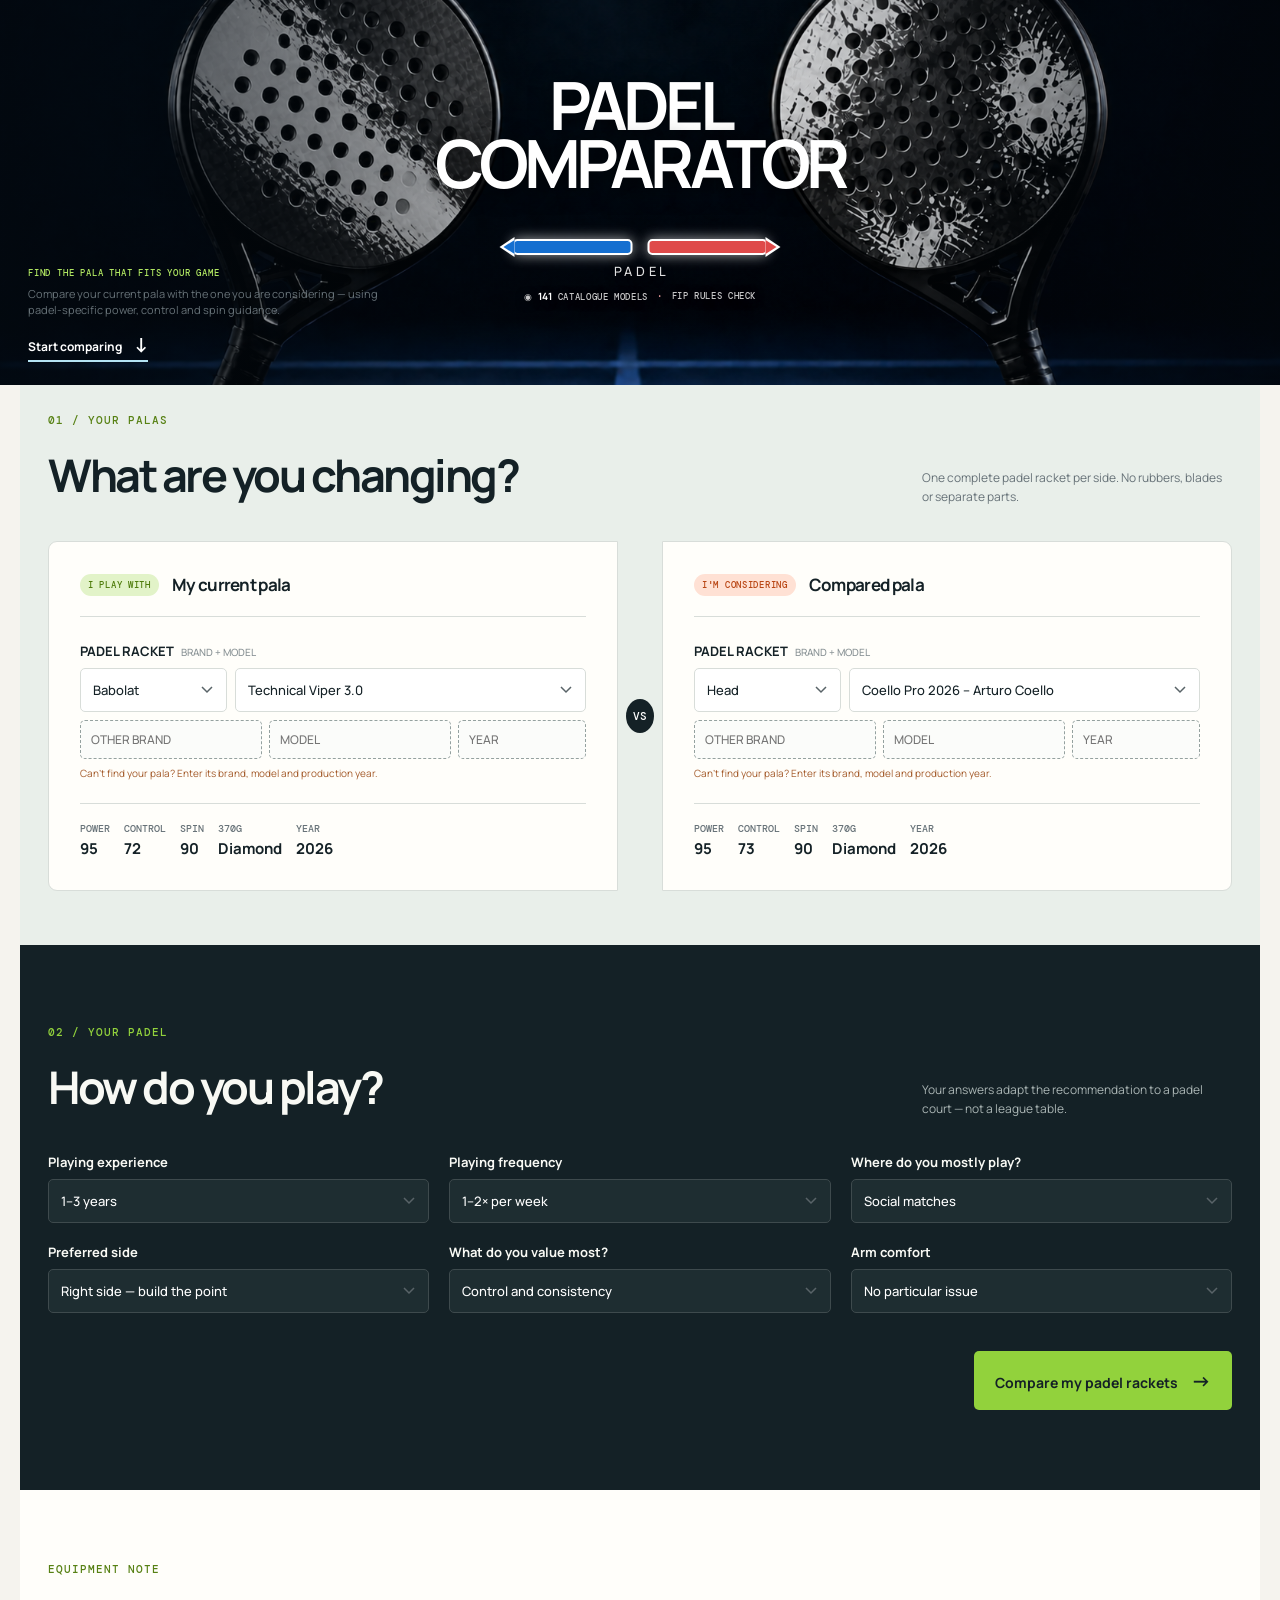
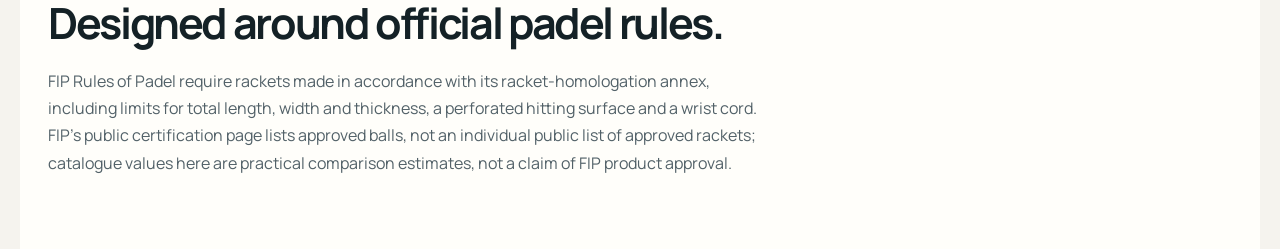
==== padel/index.html @ 7e4e1f79 "Add Siux padel 2026 catalogue" ====
<!doctype html>
<html lang="en">
  <head>
    <meta charset="UTF-8" />
    <meta name="viewport" content="width=device-width, initial-scale=1.0" />
    <link rel="icon" type="image/png" href="../assets/racket-comparator-favicon.png" />
    <meta name="description" content="Compare padel rackets by shape, balance, weight, control, power and spin." />
    <meta name="robots" content="index,follow,max-image-preview:large" />
    <link rel="canonical" href="https://racketcomparator.com/padel/" />
    <meta property="og:type" content="website" />
    <meta property="og:url" content="https://racketcomparator.com/padel/" />
    <meta property="og:title" content="PADEL RACKET COMPARATOR" />
    <meta property="og:description" content="Compare padel rackets by shape, balance, weight, control, power and spin." />
    <meta property="og:image" content="https://racketcomparator.com/assets/padel-rackets-hero-comparator-v4.png" />
    <meta property="og:image:alt" content="Two padel rackets for the Padel Racket Comparator" />
    <meta name="twitter:card" content="summary_large_image" />
    <meta name="twitter:title" content="PADEL RACKET COMPARATOR" />
    <meta name="twitter:description" content="Compare padel rackets by shape, balance, weight, control, power and spin." />
    <meta name="twitter:image" content="https://racketcomparator.com/assets/padel-rackets-hero-comparator-v4.png" />
    <title>PADEL RACKET COMPARATOR</title>
    <link rel="preconnect" href="https://fonts.googleapis.com" />
    <link rel="preconnect" href="https://fonts.gstatic.com" crossorigin />
    <link href="https://fonts.googleapis.com/css2?family=DM+Mono:wght@400;500&family=Manrope:wght@400;500;600;700;800&display=swap" rel="stylesheet" />
    <link rel="stylesheet" href="../styles.css?v=20260825-padel-launch" />
    <link rel="stylesheet" href="padel.css?v=20260825-padel-preview" />
  </head>
  <body>
    <header class="site-header">
      <a class="brand" href="../" aria-label="Racket Comparator home"><span class="brand-mark"><i></i><i></i><i></i></span><span>RACKET COMPARATOR</span></a>
      <p class="header-note">PADEL RACKET COMPARATOR</p>
    </header>
    <main>
      <section class="hero padel-hero">
        <h1 class="hero-title">PADEL<br />COMPARATOR</h1>
        <div class="hero-arrow" aria-hidden="true"><i class="arrow-left"></i><i class="arrow-right"></i></div>
        <p class="hero-sport">PADEL</p>
        <p class="hero-proof"><span>◉ <b>141</b> CATALOGUE MODELS</span><i>·</i><span>FIP RULES CHECK</span></p>
        <div class="hero-content"><p class="eyebrow">FIND THE PALA THAT FITS YOUR GAME</p><p class="hero-copy">Compare your current pala with the one you are considering — using padel-specific power, control and spin guidance.</p><a class="scroll-cta" href="#comparator">Start comparing <span>↓</span></a></div>
      </section>

      <section class="comparator-section" id="comparator">
        <div class="section-heading compact"><div><p class="eyebrow">01 / YOUR PALAS</p><h2>What are you changing?</h2></div><p>One complete padel racket per side. No rubbers, blades or separate parts.</p></div>
        <div class="setup-grid">
          <article class="setup-card current"><div class="card-title"><span class="tag">I PLAY WITH</span><h3>My current pala</h3></div><div class="form-row"><label for="current-racket-brand"><b>PADEL RACKET</b><span> BRAND + MODEL</span></label><div class="product-picker"><select id="current-racket-brand" data-side="current" aria-label="Current racket brand"></select><select id="current-racket" data-side="current" aria-label="Current racket model"></select></div><div class="other-product hidden" id="current-other"><input id="current-other-brand" placeholder="OTHER BRAND" /><input id="current-other-model" placeholder="MODEL" /><input id="current-other-year" type="number" min="1950" max="2026" placeholder="YEAR" /><small>Can't find your pala? Enter its brand, model and production year.</small></div></div><div class="setup-stats" id="current-stats"></div></article>
          <div class="vs-divider" aria-hidden="true"><span>VS</span></div>
          <article class="setup-card target"><div class="card-title"><span class="tag orange">I'M CONSIDERING</span><h3>Compared pala</h3></div><div class="form-row"><label for="target-racket-brand"><b>PADEL RACKET</b><span> BRAND + MODEL</span></label><div class="product-picker"><select id="target-racket-brand" data-side="target" aria-label="Compared racket brand"></select><select id="target-racket" data-side="target" aria-label="Compared racket model"></select></div><div class="other-product hidden" id="target-other"><input id="target-other-brand" placeholder="OTHER BRAND" /><input id="target-other-model" placeholder="MODEL" /><input id="target-other-year" type="number" min="1950" max="2026" placeholder="YEAR" /><small>Can't find your pala? Enter its brand, model and production year.</small></div></div><div class="setup-stats" id="target-stats"></div></article>
        </div>
      </section>

      <section class="profile-section">
        <div class="section-heading compact"><div><p class="eyebrow">02 / YOUR PADEL</p><h2>How do you play?</h2></div><p>Your answers adapt the recommendation to a padel court — not a league table.</p></div>
        <div class="profile-form">
          <label><span>Playing experience</span><select id="experience"><option value="new">Less than 1 year</option><option value="developing" selected>1–3 years</option><option value="regular">3–6 years</option><option value="advanced">6+ years</option></select></label>
          <label><span>Playing frequency</span><select id="frequency"><option value="casual">A few times a month</option><option value="weekly" selected>1–2× per week</option><option value="often">3–4× per week</option><option value="competitive">5×+ per week</option></select></label>
          <label><span>Where do you mostly play?</span><select id="competition"><option value="social" selected>Social matches</option><option value="club">Club ladder / league</option><option value="tournaments">Tournaments</option></select></label>
          <label><span>Preferred side</span><select id="side"><option value="right" selected>Right side — build the point</option><option value="left">Left side — finish the point</option><option value="both">Both sides equally</option></select></label>
          <label><span>What do you value most?</span><select id="priority"><option value="control" selected>Control and consistency</option><option value="balance">Balanced all-round play</option><option value="power">Power and overheads</option></select></label>
          <label><span>Arm comfort</span><select id="comfort"><option value="normal" selected>No particular issue</option><option value="important">Important — I prefer a forgiving feel</option></select></label>
        </div>
        <button class="primary-button" id="compare-button" type="button">Compare my padel rackets <span>→</span></button>
      </section>

      <section class="results hidden" id="results" aria-live="polite"></section>
      <section class="padel-rules-note"><p class="eyebrow">EQUIPMENT NOTE</p><h2>Designed around official padel rules.</h2><p>FIP Rules of Padel require rackets made in accordance with its racket-homologation annex, including limits for total length, width and thickness, a perforated hitting surface and a wrist cord. FIP's public certification page lists approved balls, not an individual public list of approved rackets; catalogue values here are practical comparison estimates, not a claim of FIP product approval.</p></section>
    </main>
    <footer><span class="footer-copy">RACKET COMPARATOR • PADEL • Catalogue specifications are indicative; verified manufacturer data is added continuously. • 2026</span><a class="footer-blog-link" href="../">All sports</a></footer>
    <script src="padel.js?v=20260826-siux-2026"></script>
  </body>
</html>
---- styles.css ----
:root { --ink:#142126; --muted:#677278; --paper:#f5f3ee; --card:#fffefa; --line:#d8ddd9; --green:#92d23c; --orange:#ff7b42; --blue:#b4e4f5; --rubber-fh:#d82727; --rubber-bh:#142126; }
* { box-sizing:border-box; }
html { scroll-behavior:smooth; }
body { margin:0; color:var(--ink); background:var(--paper); font-family:Manrope,Arial,sans-serif; }
.site-header { height:78px; display:flex; align-items:center; justify-content:space-between; max-width:1240px; margin:auto; padding:0 28px; border-bottom:1px solid rgba(20,33,38,.08); }
.brand { display:flex; align-items:center; gap:11px; color:var(--ink); text-decoration:none; font-size:20px; font-weight:800; letter-spacing:-.8px; }.brand-mark { display:flex; gap:3px; align-items:end; height:24px; }.brand-mark i { display:block; width:5px; border-radius:5px; background:var(--green); }.brand-mark i:nth-child(1){height:10px}.brand-mark i:nth-child(2){height:17px}.brand-mark i:nth-child(3){height:24px}
.header-note,.section-heading>p { font-size:12px; color:var(--muted); }.hero { isolation:isolate; position:relative; overflow:hidden; max-width:1240px; min-height:620px; margin:auto; padding:105px 28px; background:#06111d url('assets/table-tennis-rackets-hero.png?v=20260803-clean-gloss') center/cover no-repeat; color:white; }.hero:before { content:""; position:absolute; z-index:-1; inset:0; background:linear-gradient(90deg,rgba(3,11,19,.88) 0%,rgba(3,11,19,.54) 46%,rgba(3,11,19,.08) 100%); }.hero-content{max-width:590px}.hero .eyebrow{color:#b1e762}.hero h1{color:#fff}.hero h1 em{color:#b4e4f5}.hero-copy{color:#d0d8df}.hero-setups{display:flex;align-items:center;flex-wrap:wrap;gap:8px;margin:34px 0 28px;color:#e2e9ef;font-size:11px}.hero-setups b{font-size:12px}.blue-dot,.red-dot{width:8px;height:8px;border-radius:50%;display:inline-block}.blue-dot{background:#4bafff;box-shadow:0 0 9px #4bafff}.red-dot{background:#ff4c4c;box-shadow:0 0 9px #ff4c4c}.hero-vs{margin:0 8px;color:#aebac6;font-size:17px}.hero .scroll-cta{color:#fff;border-color:#b4e4f5}
.eyebrow { color:#578114; font-family:"DM Mono",monospace; font-size:11px; letter-spacing:.09em; font-weight:500; margin:0 0 17px; }.hero h1 { font-size:clamp(45px,6vw,78px); letter-spacing:-.065em; line-height:1.02; margin:0; max-width:850px; }.hero h1 em { color:#56830f; font-style:normal; }.hero-copy { max-width:480px; color:var(--muted); line-height:1.65; margin:28px 0; }.scroll-cta { color:var(--ink); font-weight:700; text-decoration:none; border-bottom:2px solid var(--green); padding-bottom:5px; }.scroll-cta span,.primary-button span { margin-left:10px; font-size:20px; }
.comparator-section,.profile-section,.results { max-width:1240px; margin:0 auto; padding:80px 28px; }.comparator-section { background:#e9efea; }.section-heading { display:flex; justify-content:space-between; align-items:end; gap:30px; margin-bottom:35px; }.section-heading h2,.result-intro h2 { font-size:clamp(29px,4vw,45px); letter-spacing:-.055em; margin:0; }.section-heading>p { width:310px; line-height:1.6; margin:0; }.setup-grid { display:grid; grid-template-columns:1fr 44px 1fr; align-items:stretch; }.setup-card { padding:31px; background:var(--card); border:1px solid var(--line); }.setup-card.current { border-radius:9px 0 0 9px; }.setup-card.target { border-radius:0 9px 9px 0; }.vs-divider { display:flex; align-items:center; justify-content:center; z-index:1; }.vs-divider span { border-radius:50%; background:var(--ink); color:white; font:500 11px "DM Mono"; padding:10px 7px; }.card-title { display:flex; gap:13px; align-items:center; border-bottom:1px solid var(--line); padding-bottom:20px; margin-bottom:7px; }.card-title h3 { margin:0; font-size:17px; letter-spacing:-.04em; }.tag { color:#4e7c0b; background:#e2f3c8; border-radius:20px; padding:5px 8px; font:500 9px "DM Mono"; letter-spacing:.08em; }.tag.orange { color:#b94614; background:#ffe1d4; }.form-row { padding:18px 0 0; }.form-row label,.profile-form label { display:block; font-size:13px; font-weight:700; }.form-row label span { color:#899295; font-size:10px; font-weight:500; margin-left:5px; } select { display:block; appearance:none; width:100%; border:1px solid var(--line); border-radius:5px; margin-top:8px; padding:12px 36px 12px 12px; background:white url("data:image/svg+xml,%3Csvg xmlns='http://www.w3.org/2000/svg' width='12' height='8'%3E%3Cpath d='m1 1 5 5 5-5' fill='none' stroke='%23596368' stroke-width='1.5'/%3E%3C/svg%3E") no-repeat right 13px center; color:var(--ink); font:500 13px Manrope; cursor:pointer; }.setup-stats { display:flex; gap:14px; border-top:1px solid var(--line); margin-top:23px; padding-top:18px; }.mini-stat { font:500 10px "DM Mono"; color:var(--muted); }.mini-stat b { display:block; color:var(--ink); font:700 15px Manrope; margin-top:3px; }
.profile-section { background:var(--ink); color:#f8f9f4; }.profile-section .eyebrow { color:var(--green); }.profile-section .section-heading>p { color:#aab5b4; }.profile-form { display:grid; grid-template-columns:repeat(3,1fr); gap:20px; }.profile-form select { border-color:#3e4a4d; background-color:#1e2d31; color:white; }.primary-button { display:block; margin:38px 0 0 auto; padding:16px 21px; border:0; border-radius:5px; color:var(--ink); background:var(--green); font:700 14px Manrope; cursor:pointer; transition:transform .2s,background .2s; }.primary-button:hover { transform:translateY(-2px); background:#a6e450; }
.results { background:#f8f7f2; }.hidden { display:none; }.result-intro { max-width:720px; }.result-intro>p:not(.eyebrow) { color:var(--muted); line-height:1.7; max-width:610px; }.compatibility-card { display:flex; align-items:center; gap:26px; margin:42px 0 24px; padding:25px; border-radius:8px; background:#e4f0d1; }.score-ring { width:82px; height:82px; flex:0 0 82px; border-radius:50%; display:flex; align-items:baseline; justify-content:center; padding-top:27px; background:conic-gradient(#5e9714 calc(var(--score) * 1%), #cedac1 0); position:relative; font-size:24px; font-weight:800; letter-spacing:-.07em; }.score-ring:before { content:""; position:absolute; inset:7px; border-radius:50%; background:#e4f0d1; }.score-ring span,.score-ring small { position:relative; z-index:1; }.score-ring small { font-size:10px; letter-spacing:0; }.compatibility-card h3 { margin:0 0 5px; letter-spacing:-.04em; }.compatibility-card p:not(.eyebrow) { margin:0; color:#4e5c4c; font-size:13px; }.comparison-details { display:grid; grid-template-columns:1.2fr .8fr; gap:24px; }.performance-card,.advice-card { border:1px solid var(--line); border-radius:8px; padding:28px; background:var(--card); }.performance-card h3,.advice-card h3 { margin:0 0 20px; letter-spacing:-.04em; }.metric { display:grid; grid-template-columns:115px 1fr 78px; align-items:center; gap:12px; padding:12px 0; border-top:1px solid #e8ece8; font-size:13px; }.bar { height:7px; overflow:hidden; border-radius:10px; background:#e8ece7; }.bar i { display:block; height:100%; border-radius:10px; background:var(--green); }.delta { text-align:right; color:#557c18; font:500 11px "DM Mono"; }.delta.negative { color:#be562d; }.advice-card { color:#f7f9f6; background:#23434a; border:0; }.advice-card p { color:#d3e1df; line-height:1.65; font-size:14px; }.advice-icon { display:grid; place-items:center; width:33px; height:33px; margin-bottom:18px; border-radius:50%; color:var(--ink); background:var(--blue); font-size:19px; }.advice-card .disclaimer { margin-top:25px; padding-top:15px; border-top:1px solid rgba(255,255,255,.15); color:#9eb2b2; font-size:10px; } footer { max-width:1240px; margin:auto; padding:28px; color:var(--muted); font-size:11px; text-align:center; } footer span { color:var(--green); padding:0 8px; }
@media(max-width:700px){.site-header{padding:0 18px}.header-note{display:none}.hero{padding:70px 20px}.comparator-section,.profile-section,.results{padding:55px 20px}.section-heading{display:block}.section-heading>p{width:auto;margin-top:15px}.setup-grid{grid-template-columns:1fr;gap:0}.setup-card.current,.setup-card.target{border-radius:8px}.vs-divider{height:36px}.vs-divider span{padding:8px 6px}.profile-form{grid-template-columns:1fr}.primary-button{width:100%;margin-top:28px}.comparison-details{grid-template-columns:1fr}.metric{grid-template-columns:90px 1fr 65px}.compatibility-card{align-items:flex-start;padding:18px;gap:16px}.compact{margin-bottom:25px}}

.form-row.rubber-fh,.form-row.rubber-bh,.form-row.blade-frame{margin-top:6px;padding:12px 12px 4px;border-radius:6px}.form-row.rubber-fh{background:rgba(216,39,39,.14);border-left:3px solid rgba(216,39,39,.78)}.form-row.rubber-bh{background:rgba(20,33,38,.13);border-left:3px solid rgba(20,33,38,.72)}.form-row.blade-frame{background:#f3f5f1;border-left:3px solid #c8d2c5}.form-row.rubber-fh>label::before,.form-row.rubber-bh>label::before{content:"";display:inline-block;width:8px;height:8px;border-radius:50%;margin-right:7px;vertical-align:middle;position:relative;top:-1px}.form-row.rubber-fh>label::before{background:var(--rubber-fh);box-shadow:0 0 9px rgba(216,39,39,.65)}.form-row.rubber-bh>label::before{background:var(--rubber-bh);box-shadow:0 0 8px rgba(20,33,38,.55)}.form-row.rubber-fh select{border-color:rgba(216,39,39,.42)}.form-row.rubber-bh select{border-color:rgba(20,33,38,.36)}.form-row.rubber-fh .other-product input{border-color:rgba(216,39,39,.5)}.form-row.rubber-bh .other-product input{border-color:rgba(20,33,38,.44)}

.product-picker{display:grid;grid-template-columns:.42fr 1fr;gap:8px}.product-picker select{min-width:0}
.product-picker.blade-picker{grid-template-columns:.30fr 1fr .28fr;align-items:end}.product-picker.blade-picker .blade-year-select{margin-top:8px;padding:12px 36px 12px 12px;font:500 13px Manrope}
.product-picker.rubber-picker{grid-template-columns:.30fr 1fr .28fr}
.product-picker .thickness-input{display:block;width:100%;border:1px solid var(--line);border-radius:5px;margin-top:8px;padding:12px;color:var(--ink);font:500 13px Manrope;background:#fff}
@media(max-width:700px){.brand{font-size:15px}.hero{min-height:620px;background-position:60% center}.hero:before{background:linear-gradient(90deg,rgba(3,11,19,.9),rgba(3,11,19,.35))}.product-picker{grid-template-columns:1fr}}

.language-switcher{display:inline-flex;align-items:center;gap:5px;margin-left:16px;border:1px solid #aab5b4;border-radius:4px;background:transparent;color:var(--ink);padding:5px 7px;font:700 10px "DM Mono"}.language-label{margin-right:2px;font-size:9px;letter-spacing:.08em}.language-flag{display:grid;place-items:center;width:23px;height:22px;border:0;border-radius:3px;background:transparent;padding:0;font-size:15px;line-height:1;cursor:pointer;opacity:.62;filter:saturate(.75);transition:opacity .16s ease,background .16s ease,filter .16s ease}.language-flag:hover,.language-flag[aria-pressed="true"]{background:rgba(255,255,255,.17);opacity:1;filter:saturate(1)}.other-product{display:grid;grid-template-columns:1fr 1fr;gap:7px;margin-top:8px}.other-product-blade{grid-template-columns:1fr 1fr .62fr}.other-product input{min-width:0;width:100%;border:1px dashed #94a19f;border-radius:5px;padding:10px;background:#fbfcfa;color:var(--ink);font:500 12px Manrope}.other-product small{grid-column:1/-1;color:#a45b2b;font-size:10px}.hero{max-width:none}
.analytics-consent{position:fixed;z-index:20;right:18px;bottom:18px;display:flex;align-items:center;gap:18px;max-width:540px;padding:13px 14px;border:1px solid #b9c5c0;border-radius:7px;background:#fffefa;box-shadow:0 12px 36px rgba(3,16,22,.18);color:var(--ink)}.analytics-consent[hidden]{display:none}.analytics-consent p{margin:0;font-size:11px;line-height:1.45}.analytics-consent div{display:flex;gap:7px;flex:none}.analytics-consent button{border:1px solid #9faaa7;border-radius:4px;background:#fff;padding:8px 10px;color:var(--ink);font:700 11px Manrope;cursor:pointer}.analytics-consent #analytics-accept{border-color:var(--ink);background:var(--ink);color:#fff}

.site-header{display:none}.hero{min-height:410px}.hero-language{position:absolute;z-index:4;right:28px;top:24px;color:#fff;border-color:rgba(255,255,255,.65)}
.comparator-section{padding-top:28px;padding-bottom:54px}
.feedback-section{max-width:1240px;margin:0 auto;padding:76px 28px;display:grid;grid-template-columns:1fr 1fr;gap:80px;background:#f5f3ee}.feedback-copy h2{margin:0 0 18px;font-size:clamp(29px,3.5vw,43px);line-height:1.05;letter-spacing:-.055em}.feedback-copy>p:not(.eyebrow){max-width:430px;color:var(--muted);font-size:14px;line-height:1.7}.feedback-form{display:grid;grid-template-columns:1fr 1fr;gap:16px;padding:25px;background:#fffefa;border:1px solid var(--line);border-radius:9px}.feedback-form label{font-size:12px;font-weight:700}.feedback-form label span{font-size:10px;font-weight:500;color:var(--muted)}.feedback-form select,.feedback-form input,.feedback-form textarea{display:block;width:100%;margin-top:7px;border:1px solid var(--line);border-radius:5px;background:#fff;padding:11px;color:var(--ink);font:500 13px Manrope}.feedback-form textarea{min-height:112px;resize:vertical}.feedback-form label:nth-of-type(3){grid-column:1/-1}.feedback-button{justify-self:start;border:0;border-radius:5px;padding:13px 17px;background:var(--ink);color:#fff;font:700 13px Manrope;cursor:pointer}.feedback-button span{margin-left:8px;font-size:17px}.feedback-status{grid-column:1/-1;margin:0;color:#56830f;font-size:12px;font-weight:700}.feedback-status:empty{display:none}
.comparison-details{display:block}.brief-result{padding:30px;border:1px solid var(--line);border-radius:9px;background:#fffefa}.brief-rubber{margin:0 0 22px;color:var(--muted);font-size:13px}.brief-table{width:100%;border-collapse:collapse;font-size:13px}.brief-table th,.brief-table td{padding:11px 10px;border-bottom:1px solid #e5eae5;text-align:right}.brief-table th:first-child,.brief-table td:first-child{text-align:left}.brief-table th{font-size:11px;color:var(--muted);font-weight:700}.brief-grid{display:grid;grid-template-columns:1fr 1fr;gap:0 36px;margin-top:24px}.brief-grid section{padding:17px 0;border-top:1px solid #e5eae5}.brief-grid h3,.brief-takeaway h3{margin:0 0 7px;font-size:15px;letter-spacing:-.03em}.brief-grid p,.brief-takeaway li{margin:0;color:#526168;font-size:13px;line-height:1.6}.brief-takeaway{margin-top:8px;padding:18px;background:#e9f2da;border-radius:6px}.brief-takeaway ul{margin:8px 0 0;padding-left:18px}.brief-method{margin:18px 0 0;color:#8a9596;font-size:10px;line-height:1.5}
.long-analysis{margin-top:34px;padding:34px;border-radius:9px;background:#183137;color:#eef4f1}.long-analysis h2{margin:0 0 16px;color:#b8e66f;font-size:18px;letter-spacing:.04em}.long-lead{max-width:830px;margin:0 0 26px;color:#d6e3df;line-height:1.7;font-size:14px}.long-analysis-grid{display:grid;grid-template-columns:1fr 1fr;gap:0 38px}.long-analysis-grid article{padding:19px 0;border-top:1px solid rgba(255,255,255,.14)}.long-analysis-grid h3{margin:0 0 8px;font-size:15px;letter-spacing:-.02em}.long-analysis-grid p{margin:0;color:#c8d6d3;font-size:13px;line-height:1.7}
.validation-audit{margin:0 0 26px;padding:20px;border:1px solid #efc4be;border-left:5px solid var(--red);border-radius:7px;background:#fff8f6}.validation-heading{display:flex;align-items:center;justify-content:space-between;gap:18px;margin-bottom:14px}.validation-heading span{color:var(--red);font-size:10px;font-weight:800;letter-spacing:.08em}.validation-heading h3{margin:4px 0 0;font-size:17px}.validation-heading>b{display:grid;place-items:center;min-width:48px;height:48px;border-radius:50%;background:var(--red);color:#fff;font-size:14px}.validation-grid{display:grid;grid-template-columns:1fr 1fr;gap:8px 24px}.validation-grid article{padding:11px 0;border-top:1px solid #eadbd7}.validation-grid h4{margin:0 0 5px;font-size:12px}.validation-grid p,.review-check{margin:0;color:#596569;font-size:11px;line-height:1.55}.review-check{margin-top:10px;padding:12px;border-radius:5px;background:#f1eee8}.short-result-title{margin:0 0 12px;font-size:16px;letter-spacing:.05em}
@media(max-width:700px){.feedback-section{grid-template-columns:1fr;gap:28px;padding:55px 20px}.feedback-form{grid-template-columns:1fr}.feedback-form label:nth-of-type(3){grid-column:auto}}
@media(max-width:700px){.brief-result{padding:18px}.brief-table{font-size:11px}.brief-table th,.brief-table td{padding:9px 5px}.brief-grid{grid-template-columns:1fr}}
@media(max-width:700px){.validation-grid{grid-template-columns:1fr}.validation-heading h3{font-size:15px}}
@media(max-width:700px){.long-analysis{padding:22px}.long-analysis-grid{grid-template-columns:1fr}}

/* Compact hero: the comparison form begins within the first screen. */
.hero{min-height:385px;padding:46px 28px;background-position:center}.hero:before{background:linear-gradient(90deg,rgba(3,11,19,.54),rgba(3,11,19,.04) 47%,rgba(3,11,19,.54))}.hero-title{position:absolute;z-index:2;top:35%;left:50%;transform:translate(-50%,-50%);margin:0;text-align:center;color:#fff;font-size:clamp(36px,5.2vw,72px)!important;line-height:.88!important;letter-spacing:-.075em!important;text-shadow:0 3px 22px rgba(0,0,0,.8);white-space:nowrap}.hero-arrow{position:absolute;z-index:1;display:flex;gap:15px;top:62%;left:50%;transform:translateX(-50%);width:255px}.hero-arrow i{position:relative;display:block;width:120px;height:16px;border:2px solid #fff;border-radius:5px;box-shadow:0 0 13px rgba(255,255,255,.65)}.arrow-left{background:#1673d1}.arrow-right{background:#d82727}.arrow-left:after,.arrow-right:after{content:"";position:absolute;top:50%;width:0;height:0;transform:translateY(-50%)}.arrow-left:after{left:-15px;border-top:10px solid transparent;border-bottom:10px solid transparent;border-right:15px solid #fff}.arrow-left:before{content:"";position:absolute;z-index:1;left:-11px;top:50%;transform:translateY(-50%);border-top:7px solid transparent;border-bottom:7px solid transparent;border-right:11px solid #1673d1}.arrow-right:after{right:-15px;border-top:10px solid transparent;border-bottom:10px solid transparent;border-left:15px solid #fff}.arrow-right:before{content:"";position:absolute;z-index:1;right:-11px;top:50%;transform:translateY(-50%);border-top:7px solid transparent;border-bottom:7px solid transparent;border-left:11px solid #d82727}.hero-sport{position:absolute;z-index:2;top:68%;left:50%;transform:translateX(-50%);margin:0;color:rgba(255,255,255,.88);font-family:Manrope,sans-serif;font-size:clamp(10px,1vw,14px);font-weight:500;letter-spacing:.28em;text-indent:.28em;text-shadow:0 2px 10px rgba(0,0,0,.75);white-space:nowrap}.hero-proof{position:absolute;z-index:2;top:75%;left:50%;transform:translateX(-50%);display:flex;align-items:center;justify-content:center;gap:9px;width:max-content;max-width:calc(100% - 40px);margin:0;color:rgba(255,255,255,.78);font:500 9px "DM Mono",monospace;letter-spacing:.07em;text-align:center;text-shadow:0 2px 10px rgba(0,0,0,.75);white-space:nowrap}.hero-proof b{color:#fff;font:700 10px Manrope,sans-serif;letter-spacing:0}.hero-proof i{color:rgba(180,228,245,.72);font-style:normal}.hero-content{position:absolute;z-index:3;bottom:28px;left:28px;max-width:360px}.hero-content .eyebrow{margin-bottom:7px;font-size:9px}.hero-content .hero-copy{font-size:11px;line-height:1.45;margin:0 0 12px}.hero-setups{display:none}.hero .scroll-cta{font-size:12px}
@media(max-width:700px){.hero{min-height:360px;padding:20px;background-position:center}.hero-title{top:47%;font-size:clamp(31px,11vw,52px)!important}.hero-arrow{top:61%;width:164px;gap:10px}.hero-arrow i{width:77px;height:13px}.hero-sport{top:68%;font-size:9px;letter-spacing:.22em;text-indent:.22em}.hero-proof{top:75%;width:190px;gap:4px;flex-wrap:wrap;font-size:7px;line-height:1.25;white-space:normal}.hero-proof b{font-size:8px}.hero-proof i{display:none}.hero-proof span+span:before{content:"·";margin-right:4px;color:rgba(180,228,245,.72)}.hero-content{bottom:16px;left:20px;max-width:230px}.hero-content .hero-copy{display:none}.hero-content .eyebrow{font-size:8px}.hero .scroll-cta{font-size:11px}}
@media(max-width:700px){.other-product{grid-template-columns:1fr}.language-switcher{margin-left:auto}.site-header{gap:8px}}
@media(max-width:700px){.analytics-consent{right:12px;bottom:12px;left:12px;display:block}.analytics-consent div{margin-top:10px}}
@media(max-width:700px){.product-picker.rubber-picker{grid-template-columns:1fr}}

.blade-year-hint{display:block;margin:6px 2px 0;color:var(--muted);font-size:10px;line-height:1.45}
.blade-year-picker{display:none}

/* Give comparison-heavy screens more breathing room on wide desktop monitors. */
@media(min-width:1500px){
  .comparator-section,.profile-section,.results,.feedback-section,footer{max-width:1520px}
  .comparator-section,.profile-section,.results{padding-left:48px;padding-right:48px}
  .feedback-section{padding-left:48px;padding-right:48px;gap:110px}
  .setup-grid{grid-template-columns:minmax(0,1fr) 58px minmax(0,1fr)}
  .setup-card{padding:38px 42px}
  .product-picker{grid-template-columns:.36fr 1fr;gap:11px}
  .product-picker.blade-picker{grid-template-columns:.27fr 1fr .22fr;gap:11px}
  .product-picker.rubber-picker{grid-template-columns:.27fr 1fr .22fr;gap:11px}
  .profile-form{grid-template-columns:repeat(4,minmax(0,1fr));gap:22px 24px}
  .brief-result{padding:40px 44px}
  .brief-grid{gap:0 60px}
  .long-analysis{padding:42px 46px}
  .long-analysis-grid{gap:0 60px}
  .hero-content{left:max(48px,calc((100vw - 1520px)/2 + 48px))}
  .hero-language{right:max(48px,calc((100vw - 1520px)/2 + 48px))}
}
@media(min-width:2100px){
  .hero{background-size:1920px auto;background-repeat:no-repeat;background-color:#06111d}
  .comparator-section,.profile-section,.results,.feedback-section,footer{max-width:1680px}
  .hero-content{left:max(64px,calc((100vw - 1680px)/2 + 64px))}
  .hero-language{right:max(64px,calc((100vw - 1680px)/2 + 64px))}
}
@media(max-width:700px){.product-picker.blade-picker{grid-template-columns:1fr 1fr}.product-picker.blade-picker .blade-year-select{grid-column:1/-1}}

.guide-promo{max-width:1240px;margin:0 auto;padding:58px 28px;display:flex;align-items:end;justify-content:space-between;gap:32px;border-top:1px solid var(--line);background:#fffefa}.guide-promo h2{max-width:600px;margin:0 0 12px;font-size:clamp(26px,3vw,40px);line-height:1.04;letter-spacing:-.055em}.guide-promo p:not(.eyebrow){max-width:560px;margin:0;color:var(--muted);font-size:14px;line-height:1.65}.guide-promo a,.blog-cta a{display:inline-flex;align-items:center;gap:14px;flex:none;border-bottom:2px solid var(--ink);padding:8px 0;color:var(--ink);font:700 13px Manrope;text-decoration:none}.guide-promo a span,.blog-cta a span{font-size:18px}.blog-page{background:#f5f3ee;color:#183137}.blog-header{max-width:1240px;margin:0 auto;display:flex;align-items:center;justify-content:space-between;padding:24px 28px}.blog-brand{display:inline-flex;align-items:center;gap:10px;color:#183137;font:800 15px Manrope;text-decoration:none;letter-spacing:-.03em}.blog-back{color:#526168;font:700 12px Manrope;text-decoration:none}.blog-hero{max-width:1184px;margin:0 auto 52px;display:grid;grid-template-columns:minmax(0,1fr) minmax(300px, .88fr);gap:44px;align-items:end;padding:36px 46px 46px;border-radius:10px;background:#183137;color:#fff}.blog-hero h1{max-width:720px;margin:0 0 20px;font-size:clamp(38px,5vw,66px);line-height:.98;letter-spacing:-.07em}.blog-lead{max-width:620px;margin:0;color:#d2dfdb;font-size:16px;line-height:1.65}.blog-meta{margin:24px 0 0;color:#9db5ac;font:500 10px "DM Mono";letter-spacing:.08em}.blog-hero img{width:100%;max-height:470px;object-fit:cover;border-radius:7px}.blog-article{max-width:760px;margin:0 auto;padding:0 28px 72px}.blog-article h2{margin:54px 0 14px;font-size:clamp(26px,3vw,37px);line-height:1.05;letter-spacing:-.05em}.blog-article p{margin:0 0 16px;color:#42545a;font-size:16px;line-height:1.82}.blog-intro{color:#183137!important;font-size:20px!important;line-height:1.6!important;font-weight:600}.blog-photo{margin:30px 0 34px}.blog-photo.narrow{max-width:520px;margin-right:auto;margin-left:auto}.blog-photo img{display:block;width:100%;border-radius:7px}.blog-photo figcaption{margin-top:8px;color:#718086;font:500 10px "DM Mono";letter-spacing:.04em}.blog-callout{margin:38px 0;padding:25px 27px;border-left:4px solid #b8e66f;background:#e9f2da}.blog-callout h3{margin:0 0 12px;font-size:22px;letter-spacing:-.04em}.blog-callout ul{margin:0;padding-left:18px;color:#42545a;font-size:14px;line-height:1.8}.blog-callout .eyebrow{margin-bottom:7px}.blog-cta{margin-top:54px;padding:34px;border-radius:8px;background:#173137;color:#fff}.blog-cta h2{margin:0 0 18px;color:#fff;font-size:30px}.blog-cta a{border-color:#b8e66f;color:#fff}.blog-page footer{max-width:none;margin:0;background:#10252a;color:#b9ccc5}
@media(max-width:700px){.guide-promo{display:block;padding:42px 20px}.guide-promo a{margin-top:18px}.blog-header{padding:18px 20px}.blog-brand{font-size:13px}.blog-hero{display:block;margin:0 12px 38px;padding:30px 24px}.blog-hero h1{font-size:39px}.blog-hero img{margin-top:26px;max-height:350px}.blog-article{padding:0 20px 54px}.blog-article p{font-size:15px}.blog-intro{font-size:18px!important}.blog-cta{padding:26px}.blog-cta h2{font-size:27px}}
footer .footer-copy{color:var(--muted);padding:0}.footer-blog-link{display:inline-block;margin-left:12px;padding-left:12px;border-left:1px solid var(--line);color:#4d7912;font-weight:700;text-decoration:none}.footer-blog-link:hover{color:var(--ink);text-decoration:underline}

/* Multi-sport entry point. Padel and Table Tennis have live comparator modules. */
.visually-hidden{position:absolute!important;width:1px!important;height:1px!important;padding:0!important;margin:-1px!important;overflow:hidden!important;clip:rect(0,0,0,0)!important;white-space:nowrap!important;border:0!important}
.sport-launcher{position:relative;max-width:1672px;margin:0 auto;background:#f8f4ed;line-height:0}.sport-launcher>img{display:block;width:100%;height:auto}.sport-launcher-actions{position:absolute;inset:0}.sport-launcher-actions>a,.sport-launcher-actions>span{position:absolute;top:19.2%;height:73.7%;border-radius:2.2%;outline-offset:5px}.sport-launcher-padel{left:3.3%;width:30.1%;cursor:not-allowed}.sport-launcher-tennis{left:34.9%;width:30.1%;cursor:not-allowed}.sport-launcher-table-tennis{left:66.55%;width:30.1%;cursor:pointer;transition:box-shadow .18s ease,transform .18s ease}.sport-launcher-table-tennis:hover{box-shadow:0 0 0 5px var(--green),0 16px 30px rgba(20,33,38,.28);transform:translateY(-4px)}.sport-launcher-table-tennis:focus-visible{outline:4px solid var(--green);box-shadow:0 0 0 8px rgba(255,255,255,.9)}.sport-launcher-note{position:absolute;bottom:3.7%;left:50%;z-index:2;transform:translateX(-50%);width:max-content;max-width:92%;margin:0;color:rgba(255,255,255,.76);font:500 clamp(7px,.73vw,12px) "DM Mono",monospace;letter-spacing:.1em;line-height:1.3;text-align:center;pointer-events:none}.sport-launcher-note span{margin:0 .55em;color:#b8e66f}
body:not(.table-tennis-open) .analytics-consent,body:not(.table-tennis-open) footer{display:none}
.sport-launcher-padel{cursor:pointer;transition:box-shadow .18s ease,transform .18s ease}.sport-launcher-padel:hover{box-shadow:0 0 0 5px var(--green),0 16px 30px rgba(20,33,38,.28);transform:translateY(-4px)}.sport-launcher-padel:focus-visible{outline:4px solid var(--green);box-shadow:0 0 0 8px rgba(255,255,255,.9)}
.sport-launcher-mobile{display:none}
@media(max-width:700px){.sport-launcher{min-width:0;overflow:hidden}.sport-launcher>img,.sport-launcher-actions,.sport-launcher-note{display:none}.sport-launcher-mobile{display:grid;gap:12px;padding:12px;background:#f8f4ed}.sport-launcher-mobile-card{position:relative;display:block;width:100%;aspect-ratio:503/694;overflow:hidden;border-radius:12px;background:#183137;box-shadow:0 7px 18px rgba(20,33,38,.16)}.sport-launcher-mobile-card img{position:absolute;top:-35.8%;width:332.4%;max-width:none;height:auto}.sport-launcher-mobile-card.padel img{left:-10.9%}.sport-launcher-mobile-card.tennis img{left:-116%}.sport-launcher-mobile-card.table-tennis img{left:-221%}.sport-launcher-mobile-card.padel,.sport-launcher-mobile-card.table-tennis{cursor:pointer}.sport-launcher-mobile-card.padel:focus-visible,.sport-launcher-mobile-card.table-tennis:focus-visible{outline:4px solid var(--green);outline-offset:3px}.sport-launcher-mobile-card.tennis{cursor:not-allowed}.sport-launcher-table-tennis:hover{transform:none;box-shadow:none}}
.guide-promo{display:grid;grid-template-columns:minmax(300px,.88fr) minmax(0,1.12fr);min-height:410px;padding:0;gap:0;align-items:stretch;border-top:0;overflow:hidden;background:#fffefa}.guide-preview-image{min-height:410px;background:#dce3de}.guide-preview-image img{display:block;width:100%;height:100%;object-fit:cover;object-position:center 47%}.guide-preview-copy{display:flex;flex-direction:column;justify-content:center;padding:58px 64px}.guide-promo .guide-preview-copy h2{max-width:660px;margin:0 0 18px;font-size:clamp(30px,3.5vw,48px);line-height:1.02;letter-spacing:-.06em}.guide-promo .guide-preview-title{display:inline;padding:0;border:0;color:var(--ink);font:inherit;text-decoration:none;background:linear-gradient(var(--green),var(--green)) left bottom/0 3px no-repeat;transition:background-size .22s ease,color .22s ease}.guide-promo .guide-preview-title:hover,.guide-promo .guide-preview-title:focus-visible{color:#4d7912;background-size:100% 3px}.guide-promo .guide-preview-copy p:not(.eyebrow){max-width:600px;margin:0;color:var(--muted);font-size:14px;line-height:1.7}.guide-promo .guide-preview-note{margin-top:25px!important;color:#4d7912!important;font:700 11px Manrope!important}.guide-preview-note span{margin-left:6px;font-size:16px;vertical-align:-1px}@media(max-width:700px){.guide-promo{display:block;min-height:0;margin:0 12px}.guide-preview-image{min-height:290px}.guide-preview-copy{padding:38px 24px 42px}.guide-promo .guide-preview-copy h2{font-size:31px}.guide-promo .guide-preview-note{margin-top:20px!important}}
.guide-promo{grid-template-columns:minmax(0,1.14fr) minmax(360px,.86fr);min-height:455px;background:#102d33;color:#fff}.guide-preview-copy{order:1;padding:62px 76px}.guide-preview-image{order:2;min-height:455px;background:#183137}.guide-preview-image img{object-position:center}.guide-promo .guide-preview-copy h2{max-width:720px;font-size:clamp(36px,4vw,58px);line-height:.98}.guide-promo .guide-preview-title{color:#fff;background-image:linear-gradient(#b8e66f,#b8e66f)}.guide-promo .guide-preview-title:hover,.guide-promo .guide-preview-title:focus-visible{color:#d7f3a2}.guide-promo .guide-preview-copy p:not(.eyebrow){color:#cad8d5;font-size:16px;line-height:1.65}.guide-promo .guide-preview-note{color:#b8e66f!important}@media(max-width:700px){.guide-promo{display:flex;flex-direction:column;margin:0;min-height:0}.guide-preview-copy{order:1;padding:42px 24px}.guide-preview-image{order:2;min-height:365px}.guide-promo .guide-preview-copy h2{font-size:35px}.guide-promo .guide-preview-copy p:not(.eyebrow){font-size:14px}}
.blog-header-tools{display:flex;align-items:center;gap:20px}.blog-language{margin:0}.blog-language .language-label{color:#526168}@media(max-width:700px){.blog-header-tools{gap:12px}.blog-language{padding:4px 5px}.blog-language .language-label{display:none}.blog-language .language-flag{width:21px}.blog-back{font-size:10px}}
.comparison-evidence{margin:34px 0 38px;padding:25px 27px;border:1px solid #cbd8d2;border-radius:8px;background:#fffefa}.comparison-evidence-header{display:flex;justify-content:space-between;gap:18px;align-items:end;margin-bottom:17px}.comparison-evidence-header h2{margin:0;font-size:23px}.comparison-evidence-header p{max-width:285px;margin:0!important;color:#65767a!important;font-size:11px!important;line-height:1.55!important;text-align:right}.comparison-data{width:100%;border-collapse:collapse;font-size:13px}.comparison-data th,.comparison-data td{padding:10px 8px;border-top:1px solid #e1e7e2;text-align:center}.comparison-data th:first-child,.comparison-data td:first-child{text-align:left}.comparison-data th{color:#65767a;font:500 10px "DM Mono";letter-spacing:.04em}.comparison-data td{color:#183137;font-weight:700}.comparison-data td:first-child{color:#526168;font-weight:600}.comparison-impact{display:grid;grid-template-columns:1fr 1fr;gap:10px 24px;margin-top:19px}.comparison-impact p{margin:0!important;padding-top:12px;border-top:1px solid #e1e7e2;color:#42545a!important;font-size:13px!important;line-height:1.6!important}.comparison-impact strong{color:#183137}@media(max-width:700px){.comparison-evidence{padding:20px 16px}.comparison-evidence-header{display:block}.comparison-evidence-header h2{font-size:21px}.comparison-evidence-header p{max-width:none;margin-top:8px!important;text-align:left}.comparison-data{font-size:11px}.comparison-data th,.comparison-data td{padding:9px 4px}.comparison-impact{grid-template-columns:1fr}}
---- padel/padel.css ----
.padel-hero{background-image:url('../assets/padel-rackets-hero-comparator-v4.png?v=20260825')}.padel-hero:before{background:linear-gradient(90deg,rgba(3,11,19,.74),rgba(3,11,19,.07) 52%,rgba(3,11,19,.55))}.padel-hero .arrow-left{background:#156fd0}.padel-hero .arrow-right{background:#df4a4a}.padel-hero .arrow-left:before{border-right-color:#156fd0}.padel-hero .arrow-right:before{border-left-color:#df4a4a}.padel-hero .hero-proof i{color:#f3a2a2}.padel-rules-note{max-width:1240px;margin:0 auto;padding:72px 28px;background:#fffefa}.padel-rules-note h2{margin:0 0 16px;font-size:clamp(28px,4vw,43px);letter-spacing:-.055em}.padel-rules-note p:not(.eyebrow){max-width:720px;margin:0;color:#526168;line-height:1.7}.padel-rules-note small{display:block;max-width:720px;margin-top:14px;color:#69787a;font-size:11px}.padel-hero~.comparator-section .other-product{grid-template-columns:1fr 1fr .7fr}.padel-hero~.comparator-section .other-product small{grid-column:1/-1;color:#a45b2b;font-size:10px}@media(min-width:1500px){.padel-rules-note{max-width:1520px;padding-left:48px;padding-right:48px}}@media(min-width:2100px){.padel-rules-note{max-width:1680px;padding-left:64px;padding-right:64px}}@media(max-width:700px){.padel-rules-note{padding:52px 20px}.padel-hero~.comparator-section .other-product{grid-template-columns:1fr}.padel-hero:before{background:linear-gradient(90deg,rgba(3,11,19,.72),rgba(3,11,19,.12) 60%,rgba(3,11,19,.58))}}
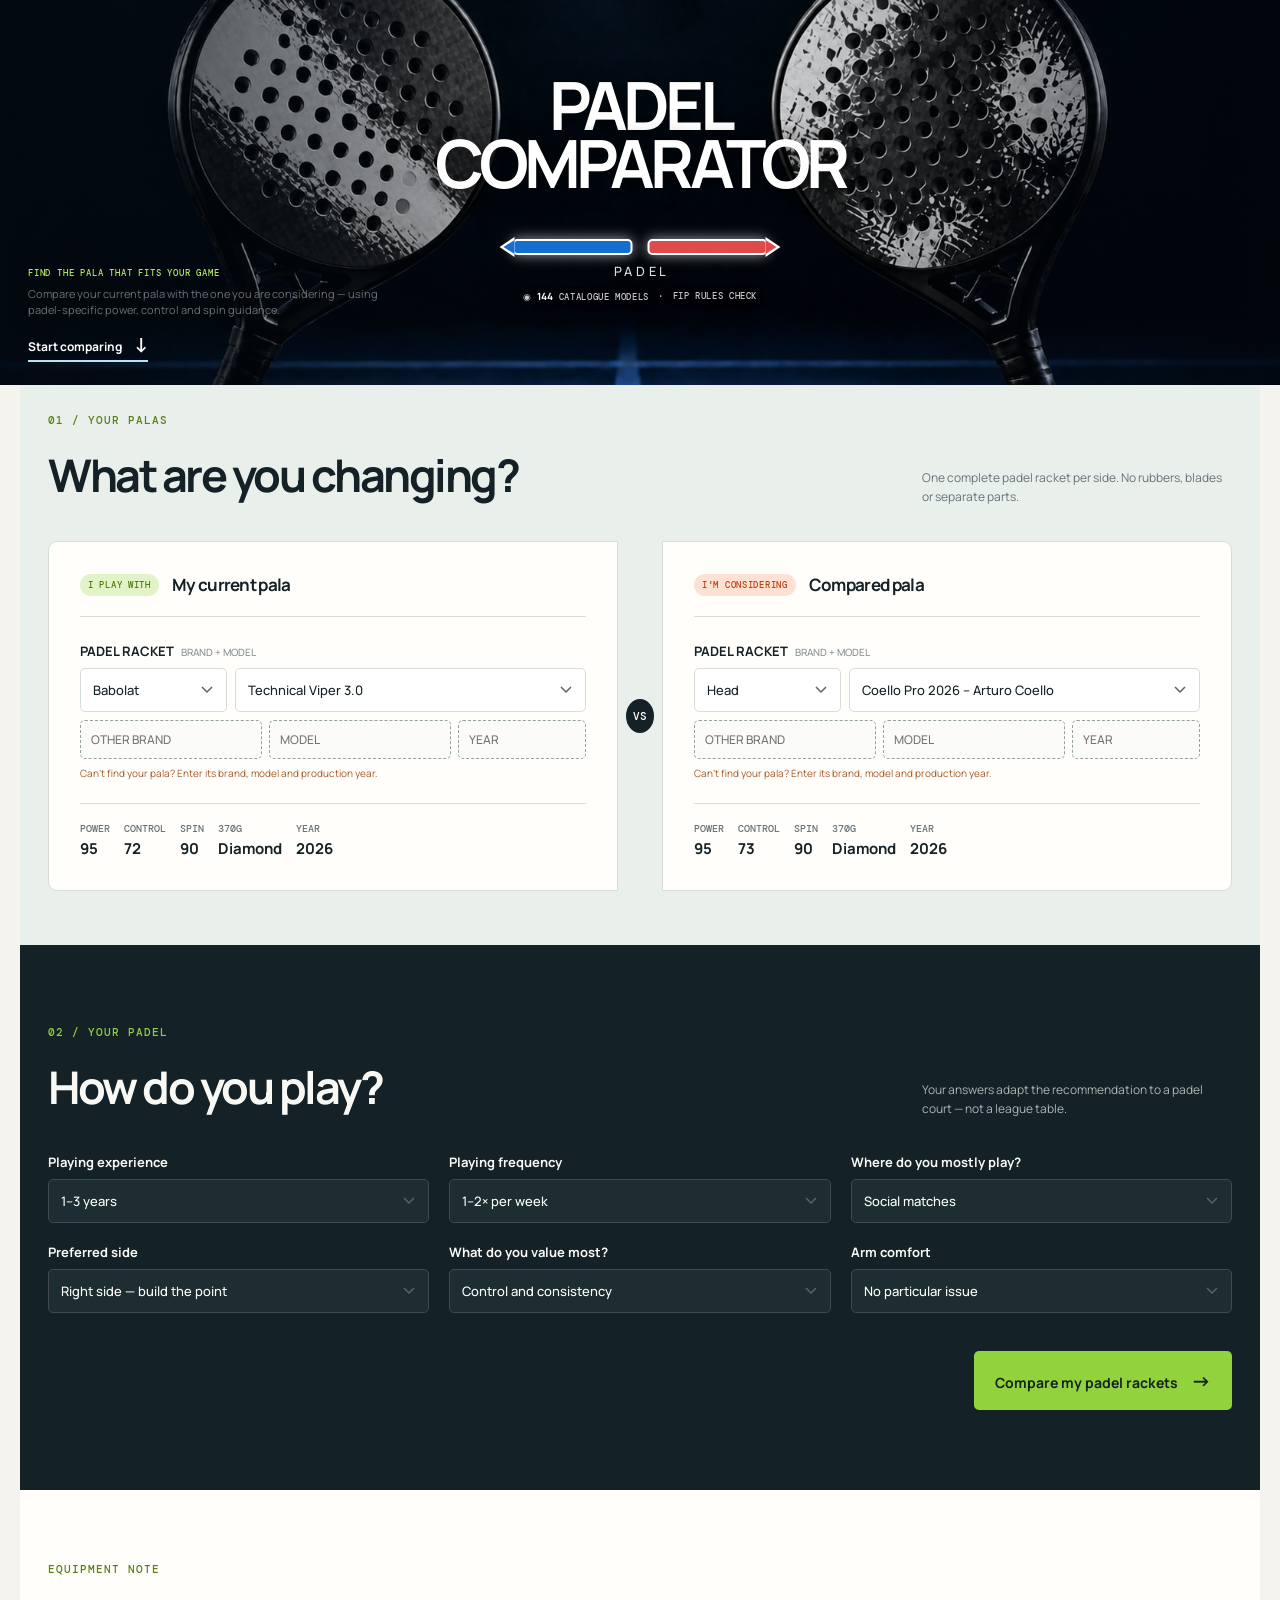
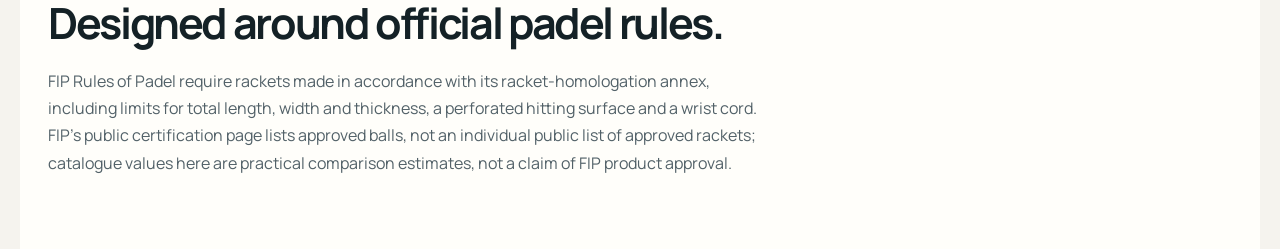
==== commit 16c70cba: "Add historical Siux padel models" ====
--- a/padel/index.html
+++ b/padel/index.html
@@ -34,7 +34,7 @@
         <h1 class="hero-title">PADEL<br />COMPARATOR</h1>
         <div class="hero-arrow" aria-hidden="true"><i class="arrow-left"></i><i class="arrow-right"></i></div>
         <p class="hero-sport">PADEL</p>
-        <p class="hero-proof"><span>◉ <b>141</b> CATALOGUE MODELS</span><i>·</i><span>FIP RULES CHECK</span></p>
+        <p class="hero-proof"><span>◉ <b>144</b> CATALOGUE MODELS</span><i>·</i><span>FIP RULES CHECK</span></p>
         <div class="hero-content"><p class="eyebrow">FIND THE PALA THAT FITS YOUR GAME</p><p class="hero-copy">Compare your current pala with the one you are considering — using padel-specific power, control and spin guidance.</p><a class="scroll-cta" href="#comparator">Start comparing <span>↓</span></a></div>
       </section>
 
@@ -64,6 +64,6 @@
       <section class="padel-rules-note"><p class="eyebrow">EQUIPMENT NOTE</p><h2>Designed around official padel rules.</h2><p>FIP Rules of Padel require rackets made in accordance with its racket-homologation annex, including limits for total length, width and thickness, a perforated hitting surface and a wrist cord. FIP's public certification page lists approved balls, not an individual public list of approved rackets; catalogue values here are practical comparison estimates, not a claim of FIP product approval.</p></section>
     </main>
     <footer><span class="footer-copy">RACKET COMPARATOR • PADEL • Catalogue specifications are indicative; verified manufacturer data is added continuously. • 2026</span><a class="footer-blog-link" href="../">All sports</a></footer>
-    <script src="padel.js?v=20260826-siux-2026"></script>
+    <script src="padel.js?v=20260826-siux-history"></script>
   </body>
 </html>
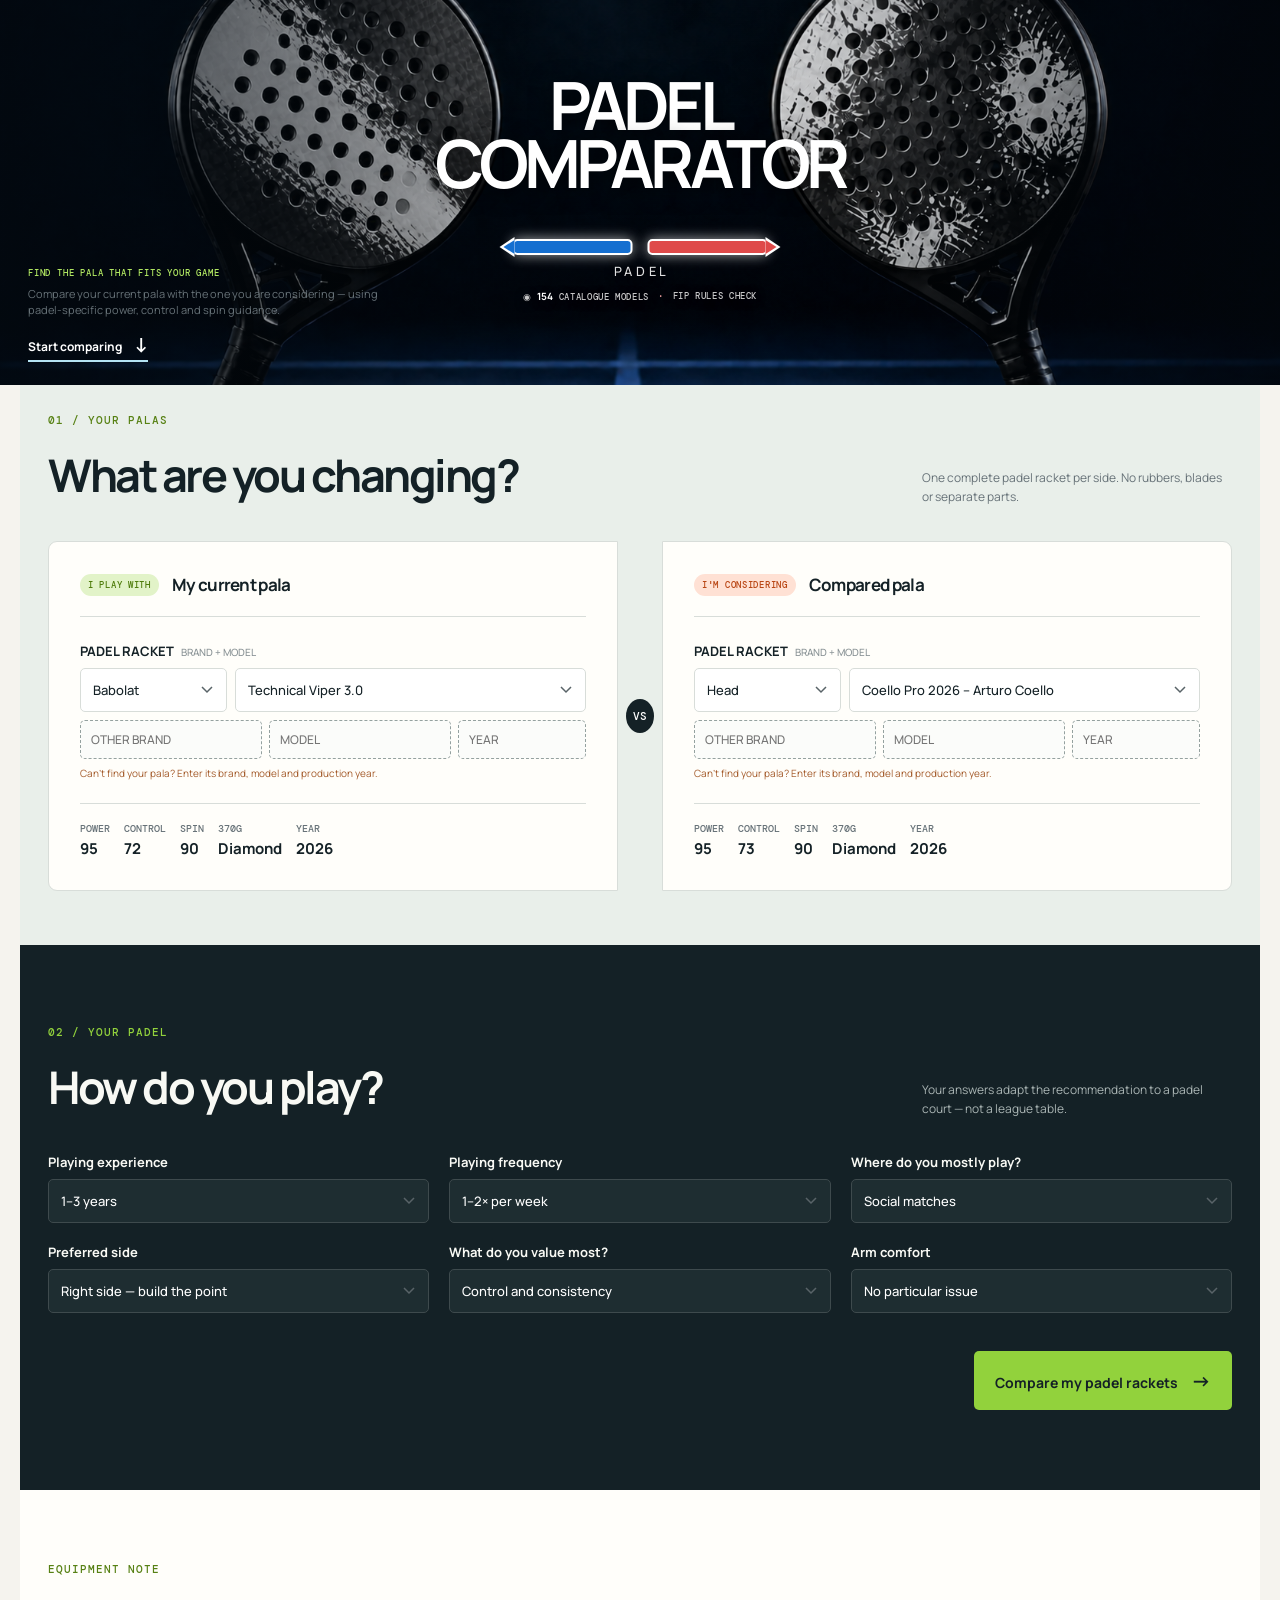
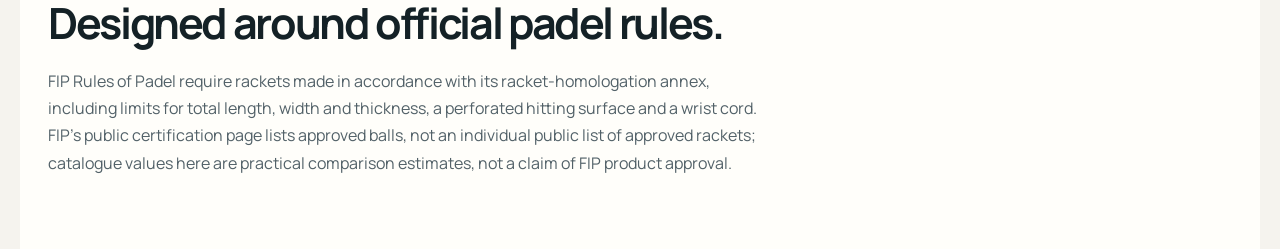
==== commit 9c279f62: "Add Wilson padel collection" ====
--- a/padel/index.html
+++ b/padel/index.html
@@ -34,7 +34,7 @@
         <h1 class="hero-title">PADEL<br />COMPARATOR</h1>
         <div class="hero-arrow" aria-hidden="true"><i class="arrow-left"></i><i class="arrow-right"></i></div>
         <p class="hero-sport">PADEL</p>
-        <p class="hero-proof"><span>◉ <b>144</b> CATALOGUE MODELS</span><i>·</i><span>FIP RULES CHECK</span></p>
+        <p class="hero-proof"><span>◉ <b>154</b> CATALOGUE MODELS</span><i>·</i><span>FIP RULES CHECK</span></p>
         <div class="hero-content"><p class="eyebrow">FIND THE PALA THAT FITS YOUR GAME</p><p class="hero-copy">Compare your current pala with the one you are considering — using padel-specific power, control and spin guidance.</p><a class="scroll-cta" href="#comparator">Start comparing <span>↓</span></a></div>
       </section>
 
@@ -64,6 +64,6 @@
       <section class="padel-rules-note"><p class="eyebrow">EQUIPMENT NOTE</p><h2>Designed around official padel rules.</h2><p>FIP Rules of Padel require rackets made in accordance with its racket-homologation annex, including limits for total length, width and thickness, a perforated hitting surface and a wrist cord. FIP's public certification page lists approved balls, not an individual public list of approved rackets; catalogue values here are practical comparison estimates, not a claim of FIP product approval.</p></section>
     </main>
     <footer><span class="footer-copy">RACKET COMPARATOR • PADEL • Catalogue specifications are indicative; verified manufacturer data is added continuously. • 2026</span><a class="footer-blog-link" href="../">All sports</a></footer>
-    <script src="padel.js?v=20260826-siux-history"></script>
+    <script src="padel.js?v=20260826-wilson-collection"></script>
   </body>
 </html>
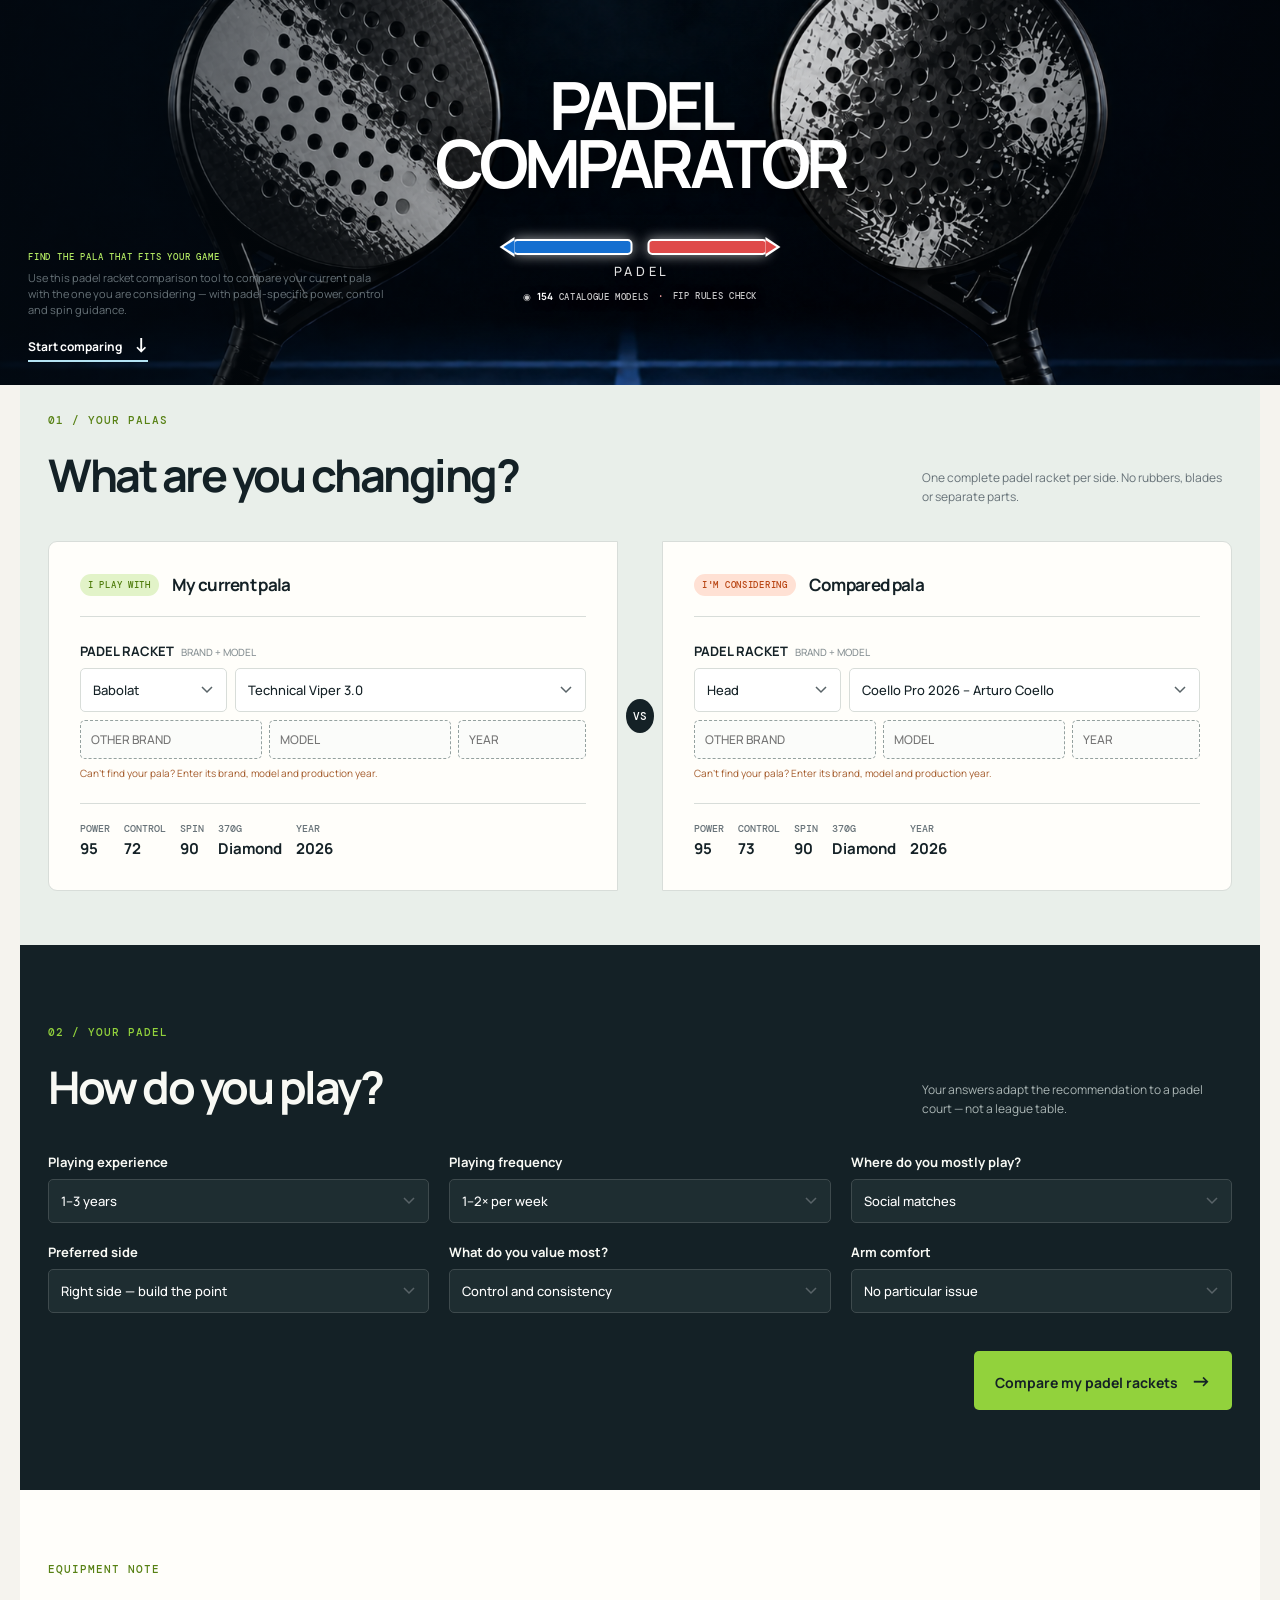
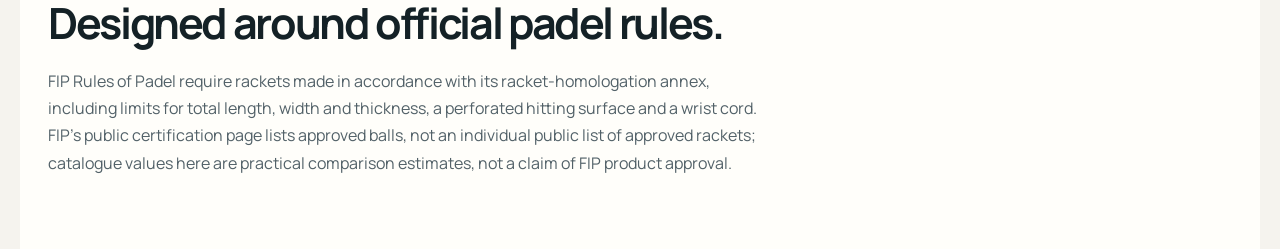
==== commit 835e969f: "Improve sport comparator SEO" ====
--- a/padel/index.html
+++ b/padel/index.html
@@ -4,20 +4,20 @@
     <meta charset="UTF-8" />
     <meta name="viewport" content="width=device-width, initial-scale=1.0" />
     <link rel="icon" type="image/png" href="../assets/racket-comparator-favicon.png" />
-    <meta name="description" content="Compare padel rackets by shape, balance, weight, control, power and spin." />
+    <meta name="description" content="Use our padel racket comparator to compare rackets by shape, balance, weight, control, power and spin." />
     <meta name="robots" content="index,follow,max-image-preview:large" />
     <link rel="canonical" href="https://racketcomparator.com/padel/" />
     <meta property="og:type" content="website" />
     <meta property="og:url" content="https://racketcomparator.com/padel/" />
-    <meta property="og:title" content="PADEL RACKET COMPARATOR" />
-    <meta property="og:description" content="Compare padel rackets by shape, balance, weight, control, power and spin." />
+    <meta property="og:title" content="PADEL RACKET COMPARATOR | Compare Padel Rackets" />
+    <meta property="og:description" content="Use our padel racket comparator to compare rackets by shape, balance, weight, control, power and spin." />
     <meta property="og:image" content="https://racketcomparator.com/assets/padel-rackets-hero-comparator-v4.png" />
     <meta property="og:image:alt" content="Two padel rackets for the Padel Racket Comparator" />
     <meta name="twitter:card" content="summary_large_image" />
-    <meta name="twitter:title" content="PADEL RACKET COMPARATOR" />
-    <meta name="twitter:description" content="Compare padel rackets by shape, balance, weight, control, power and spin." />
+    <meta name="twitter:title" content="PADEL RACKET COMPARATOR | Compare Padel Rackets" />
+    <meta name="twitter:description" content="Use our padel racket comparator to compare rackets by shape, balance, weight, control, power and spin." />
     <meta name="twitter:image" content="https://racketcomparator.com/assets/padel-rackets-hero-comparator-v4.png" />
-    <title>PADEL RACKET COMPARATOR</title>
+    <title>PADEL RACKET COMPARATOR | Compare Padel Rackets</title>
     <link rel="preconnect" href="https://fonts.googleapis.com" />
     <link rel="preconnect" href="https://fonts.gstatic.com" crossorigin />
     <link href="https://fonts.googleapis.com/css2?family=DM+Mono:wght@400;500&family=Manrope:wght@400;500;600;700;800&display=swap" rel="stylesheet" />
@@ -35,7 +35,7 @@
         <div class="hero-arrow" aria-hidden="true"><i class="arrow-left"></i><i class="arrow-right"></i></div>
         <p class="hero-sport">PADEL</p>
         <p class="hero-proof"><span>◉ <b>154</b> CATALOGUE MODELS</span><i>·</i><span>FIP RULES CHECK</span></p>
-        <div class="hero-content"><p class="eyebrow">FIND THE PALA THAT FITS YOUR GAME</p><p class="hero-copy">Compare your current pala with the one you are considering — using padel-specific power, control and spin guidance.</p><a class="scroll-cta" href="#comparator">Start comparing <span>↓</span></a></div>
+        <div class="hero-content"><p class="eyebrow">FIND THE PALA THAT FITS YOUR GAME</p><p class="hero-copy">Use this padel racket comparison tool to compare your current pala with the one you are considering — with padel-specific power, control and spin guidance.</p><a class="scroll-cta" href="#comparator">Start comparing <span>↓</span></a></div>
       </section>
 
       <section class="comparator-section" id="comparator">
@@ -64,6 +64,6 @@
       <section class="padel-rules-note"><p class="eyebrow">EQUIPMENT NOTE</p><h2>Designed around official padel rules.</h2><p>FIP Rules of Padel require rackets made in accordance with its racket-homologation annex, including limits for total length, width and thickness, a perforated hitting surface and a wrist cord. FIP's public certification page lists approved balls, not an individual public list of approved rackets; catalogue values here are practical comparison estimates, not a claim of FIP product approval.</p></section>
     </main>
     <footer><span class="footer-copy">RACKET COMPARATOR • PADEL • Catalogue specifications are indicative; verified manufacturer data is added continuously. • 2026</span><a class="footer-blog-link" href="../">All sports</a></footer>
-    <script src="padel.js?v=20260826-wilson-collection"></script>
+    <script src="padel.js?v=20260828-padel-long-analysis"></script>
   </body>
 </html>
--- a/styles.css
+++ b/styles.css
@@ -75,12 +75,17 @@
 
 /* Multi-sport entry point. Padel and Table Tennis have live comparator modules. */
 .visually-hidden{position:absolute!important;width:1px!important;height:1px!important;padding:0!important;margin:-1px!important;overflow:hidden!important;clip:rect(0,0,0,0)!important;white-space:nowrap!important;border:0!important}
-.sport-launcher{position:relative;max-width:1672px;margin:0 auto;background:#f8f4ed;line-height:0}.sport-launcher>img{display:block;width:100%;height:auto}.sport-launcher-actions{position:absolute;inset:0}.sport-launcher-actions>a,.sport-launcher-actions>span{position:absolute;top:19.2%;height:73.7%;border-radius:2.2%;outline-offset:5px}.sport-launcher-padel{left:3.3%;width:30.1%;cursor:not-allowed}.sport-launcher-tennis{left:34.9%;width:30.1%;cursor:not-allowed}.sport-launcher-table-tennis{left:66.55%;width:30.1%;cursor:pointer;transition:box-shadow .18s ease,transform .18s ease}.sport-launcher-table-tennis:hover{box-shadow:0 0 0 5px var(--green),0 16px 30px rgba(20,33,38,.28);transform:translateY(-4px)}.sport-launcher-table-tennis:focus-visible{outline:4px solid var(--green);box-shadow:0 0 0 8px rgba(255,255,255,.9)}.sport-launcher-note{position:absolute;bottom:3.7%;left:50%;z-index:2;transform:translateX(-50%);width:max-content;max-width:92%;margin:0;color:rgba(255,255,255,.76);font:500 clamp(7px,.73vw,12px) "DM Mono",monospace;letter-spacing:.1em;line-height:1.3;text-align:center;pointer-events:none}.sport-launcher-note span{margin:0 .55em;color:#b8e66f}
+.sport-launcher{position:relative;max-width:1672px;margin:0 auto;background:#f8f4ed;line-height:0}.sport-launcher>img{display:block;width:100%;height:auto}.sport-launcher-tennis-preview,.sport-launcher-table-tennis-preview{position:absolute;z-index:1;top:19.2%;width:30.1%;height:61.2%;overflow:hidden;border-radius:2.2% 2.2% 0 0;pointer-events:none}.sport-launcher-tennis-preview{left:34.9%}.sport-launcher-table-tennis-preview{left:66.55%}.sport-launcher-tennis-preview img,.sport-launcher-table-tennis-preview img{width:100%;height:100%;object-fit:cover}.sport-launcher-tennis-preview img{object-position:center 44%}.sport-launcher-table-tennis-preview img{object-position:center 49%}.sport-launcher-actions{position:absolute;z-index:2;inset:0}.sport-launcher-actions>a,.sport-launcher-actions>span{position:absolute;top:19.2%;height:74.2%;border-radius:2.2%;outline-offset:5px}.sport-launcher-padel{left:3.3%;width:30.1%;cursor:not-allowed}.sport-launcher-tennis{left:34.9%;width:30.1%;cursor:not-allowed}.sport-launcher-table-tennis{left:66.55%;width:30.1%;cursor:pointer;transition:box-shadow .18s ease,transform .18s ease}.sport-launcher-table-tennis:hover{box-shadow:0 0 0 5px var(--green),0 16px 30px rgba(20,33,38,.28);transform:translateY(-4px)}.sport-launcher-table-tennis:focus-visible{outline:4px solid var(--green);box-shadow:0 0 0 8px rgba(255,255,255,.9)}.sport-launcher-note{position:absolute;bottom:3.7%;left:50%;z-index:3;transform:translateX(-50%);width:max-content;max-width:92%;margin:0;color:rgba(255,255,255,.76);font:500 clamp(7px,.73vw,12px) "DM Mono",monospace;letter-spacing:.1em;line-height:1.3;text-align:center;pointer-events:none}.sport-launcher-note span{margin:0 .55em;color:#b8e66f}
 body:not(.table-tennis-open) .analytics-consent,body:not(.table-tennis-open) footer{display:none}
-.sport-launcher-padel{cursor:pointer;transition:box-shadow .18s ease,transform .18s ease}.sport-launcher-padel:hover{box-shadow:0 0 0 5px var(--green),0 16px 30px rgba(20,33,38,.28);transform:translateY(-4px)}.sport-launcher-padel:focus-visible{outline:4px solid var(--green);box-shadow:0 0 0 8px rgba(255,255,255,.9)}
+.sport-launcher-padel,.sport-launcher-tennis{cursor:pointer;transition:box-shadow .18s ease,transform .18s ease}.sport-launcher-padel:hover,.sport-launcher-tennis:hover{box-shadow:0 0 0 5px var(--green),0 16px 30px rgba(20,33,38,.28);transform:translateY(-4px)}.sport-launcher-padel:focus-visible,.sport-launcher-tennis:focus-visible{outline:4px solid var(--green);box-shadow:0 0 0 8px rgba(255,255,255,.9)}
 .sport-launcher-mobile{display:none}
-@media(max-width:700px){.sport-launcher{min-width:0;overflow:hidden}.sport-launcher>img,.sport-launcher-actions,.sport-launcher-note{display:none}.sport-launcher-mobile{display:grid;gap:12px;padding:12px;background:#f8f4ed}.sport-launcher-mobile-card{position:relative;display:block;width:100%;aspect-ratio:503/694;overflow:hidden;border-radius:12px;background:#183137;box-shadow:0 7px 18px rgba(20,33,38,.16)}.sport-launcher-mobile-card img{position:absolute;top:-35.8%;width:332.4%;max-width:none;height:auto}.sport-launcher-mobile-card.padel img{left:-10.9%}.sport-launcher-mobile-card.tennis img{left:-116%}.sport-launcher-mobile-card.table-tennis img{left:-221%}.sport-launcher-mobile-card.padel,.sport-launcher-mobile-card.table-tennis{cursor:pointer}.sport-launcher-mobile-card.padel:focus-visible,.sport-launcher-mobile-card.table-tennis:focus-visible{outline:4px solid var(--green);outline-offset:3px}.sport-launcher-mobile-card.tennis{cursor:not-allowed}.sport-launcher-table-tennis:hover{transform:none;box-shadow:none}}
+.sport-launcher-tennis-preview,.sport-launcher-table-tennis-preview{top:19.34%;width:30.02%;height:61%}.sport-launcher-tennis-preview{left:34.45%}.sport-launcher-table-tennis-preview{left:65.79%}
+.sport-launcher-table-tennis-preview{width:30.2%}
+.sport-launcher-mobile-title{display:none}
+@media(max-width:700px){.sport-launcher-mobile-card.table-tennis.sport-launcher-table-tennis{position:relative;top:auto;left:auto;width:100%;height:auto;transform:none}.sport-launcher-mobile-title{position:absolute;right:0;bottom:0;left:0;display:flex;align-items:center;justify-content:center;height:17.5%;background:#090a09;color:#fff;font:500 clamp(24px,8vw,38px) Manrope,sans-serif;line-height:1;letter-spacing:-.04em}}
+@media(max-width:700px){.sport-launcher{min-width:0;overflow:hidden}.sport-launcher>img,.sport-launcher-tennis-preview,.sport-launcher-table-tennis-preview,.sport-launcher-actions,.sport-launcher-note{display:none}.sport-launcher-mobile{display:grid;gap:12px;padding:12px;background:#f8f4ed}.sport-launcher-mobile-card{position:relative;display:block;width:100%;aspect-ratio:503/694;overflow:hidden;border-radius:12px;background:#183137;box-shadow:0 7px 18px rgba(20,33,38,.16)}.sport-launcher-mobile-card img{position:absolute;top:-35.8%;width:332.4%;max-width:none;height:auto}.sport-launcher-mobile-card.padel img{left:-10.9%}.sport-launcher-mobile-card.tennis img,.sport-launcher-mobile-card.table-tennis img{position:static;width:100%;max-width:100%;height:100%;object-fit:cover}.sport-launcher-mobile-card.tennis img{object-position:center 40%}.sport-launcher-mobile-card.table-tennis img{object-position:center 49%}.sport-launcher-mobile-card.padel,.sport-launcher-mobile-card.tennis,.sport-launcher-mobile-card.table-tennis{cursor:pointer}.sport-launcher-mobile-card.padel:focus-visible,.sport-launcher-mobile-card.tennis:focus-visible,.sport-launcher-mobile-card.table-tennis:focus-visible{outline:4px solid var(--green);outline-offset:3px}.sport-launcher-table-tennis:hover{transform:none;box-shadow:none}}
 .guide-promo{display:grid;grid-template-columns:minmax(300px,.88fr) minmax(0,1.12fr);min-height:410px;padding:0;gap:0;align-items:stretch;border-top:0;overflow:hidden;background:#fffefa}.guide-preview-image{min-height:410px;background:#dce3de}.guide-preview-image img{display:block;width:100%;height:100%;object-fit:cover;object-position:center 47%}.guide-preview-copy{display:flex;flex-direction:column;justify-content:center;padding:58px 64px}.guide-promo .guide-preview-copy h2{max-width:660px;margin:0 0 18px;font-size:clamp(30px,3.5vw,48px);line-height:1.02;letter-spacing:-.06em}.guide-promo .guide-preview-title{display:inline;padding:0;border:0;color:var(--ink);font:inherit;text-decoration:none;background:linear-gradient(var(--green),var(--green)) left bottom/0 3px no-repeat;transition:background-size .22s ease,color .22s ease}.guide-promo .guide-preview-title:hover,.guide-promo .guide-preview-title:focus-visible{color:#4d7912;background-size:100% 3px}.guide-promo .guide-preview-copy p:not(.eyebrow){max-width:600px;margin:0;color:var(--muted);font-size:14px;line-height:1.7}.guide-promo .guide-preview-note{margin-top:25px!important;color:#4d7912!important;font:700 11px Manrope!important}.guide-preview-note span{margin-left:6px;font-size:16px;vertical-align:-1px}@media(max-width:700px){.guide-promo{display:block;min-height:0;margin:0 12px}.guide-preview-image{min-height:290px}.guide-preview-copy{padding:38px 24px 42px}.guide-promo .guide-preview-copy h2{font-size:31px}.guide-promo .guide-preview-note{margin-top:20px!important}}
 .guide-promo{grid-template-columns:minmax(0,1.14fr) minmax(360px,.86fr);min-height:455px;background:#102d33;color:#fff}.guide-preview-copy{order:1;padding:62px 76px}.guide-preview-image{order:2;min-height:455px;background:#183137}.guide-preview-image img{object-position:center}.guide-promo .guide-preview-copy h2{max-width:720px;font-size:clamp(36px,4vw,58px);line-height:.98}.guide-promo .guide-preview-title{color:#fff;background-image:linear-gradient(#b8e66f,#b8e66f)}.guide-promo .guide-preview-title:hover,.guide-promo .guide-preview-title:focus-visible{color:#d7f3a2}.guide-promo .guide-preview-copy p:not(.eyebrow){color:#cad8d5;font-size:16px;line-height:1.65}.guide-promo .guide-preview-note{color:#b8e66f!important}@media(max-width:700px){.guide-promo{display:flex;flex-direction:column;margin:0;min-height:0}.guide-preview-copy{order:1;padding:42px 24px}.guide-preview-image{order:2;min-height:365px}.guide-promo .guide-preview-copy h2{font-size:35px}.guide-promo .guide-preview-copy p:not(.eyebrow){font-size:14px}}
 .blog-header-tools{display:flex;align-items:center;gap:20px}.blog-language{margin:0}.blog-language .language-label{color:#526168}@media(max-width:700px){.blog-header-tools{gap:12px}.blog-language{padding:4px 5px}.blog-language .language-label{display:none}.blog-language .language-flag{width:21px}.blog-back{font-size:10px}}
+@media(min-width:701px){.sport-launcher-tennis{top:19.34%;left:34.45%;width:30.02%}.sport-launcher-table-tennis{top:19.34%;left:65.79%;width:30.2%}.sport-launcher-padel:hover,.sport-launcher-tennis:hover,.sport-launcher-table-tennis:hover{box-shadow:inset 0 0 0 5px var(--green),0 16px 30px rgba(20,33,38,.28);transform:none}.sport-launcher-tennis:hover,.sport-launcher-table-tennis:hover{border-radius:2.2% 2.2% 0 0}.sport-launcher-padel:focus-visible,.sport-launcher-tennis:focus-visible,.sport-launcher-table-tennis:focus-visible{outline:0;box-shadow:inset 0 0 0 5px var(--green),0 16px 30px rgba(20,33,38,.28)}.sport-launcher-tennis:focus-visible,.sport-launcher-table-tennis:focus-visible{border-radius:2.2% 2.2% 0 0}}
 .comparison-evidence{margin:34px 0 38px;padding:25px 27px;border:1px solid #cbd8d2;border-radius:8px;background:#fffefa}.comparison-evidence-header{display:flex;justify-content:space-between;gap:18px;align-items:end;margin-bottom:17px}.comparison-evidence-header h2{margin:0;font-size:23px}.comparison-evidence-header p{max-width:285px;margin:0!important;color:#65767a!important;font-size:11px!important;line-height:1.55!important;text-align:right}.comparison-data{width:100%;border-collapse:collapse;font-size:13px}.comparison-data th,.comparison-data td{padding:10px 8px;border-top:1px solid #e1e7e2;text-align:center}.comparison-data th:first-child,.comparison-data td:first-child{text-align:left}.comparison-data th{color:#65767a;font:500 10px "DM Mono";letter-spacing:.04em}.comparison-data td{color:#183137;font-weight:700}.comparison-data td:first-child{color:#526168;font-weight:600}.comparison-impact{display:grid;grid-template-columns:1fr 1fr;gap:10px 24px;margin-top:19px}.comparison-impact p{margin:0!important;padding-top:12px;border-top:1px solid #e1e7e2;color:#42545a!important;font-size:13px!important;line-height:1.6!important}.comparison-impact strong{color:#183137}@media(max-width:700px){.comparison-evidence{padding:20px 16px}.comparison-evidence-header{display:block}.comparison-evidence-header h2{font-size:21px}.comparison-evidence-header p{max-width:none;margin-top:8px!important;text-align:left}.comparison-data{font-size:11px}.comparison-data th,.comparison-data td{padding:9px 4px}.comparison-impact{grid-template-columns:1fr}}
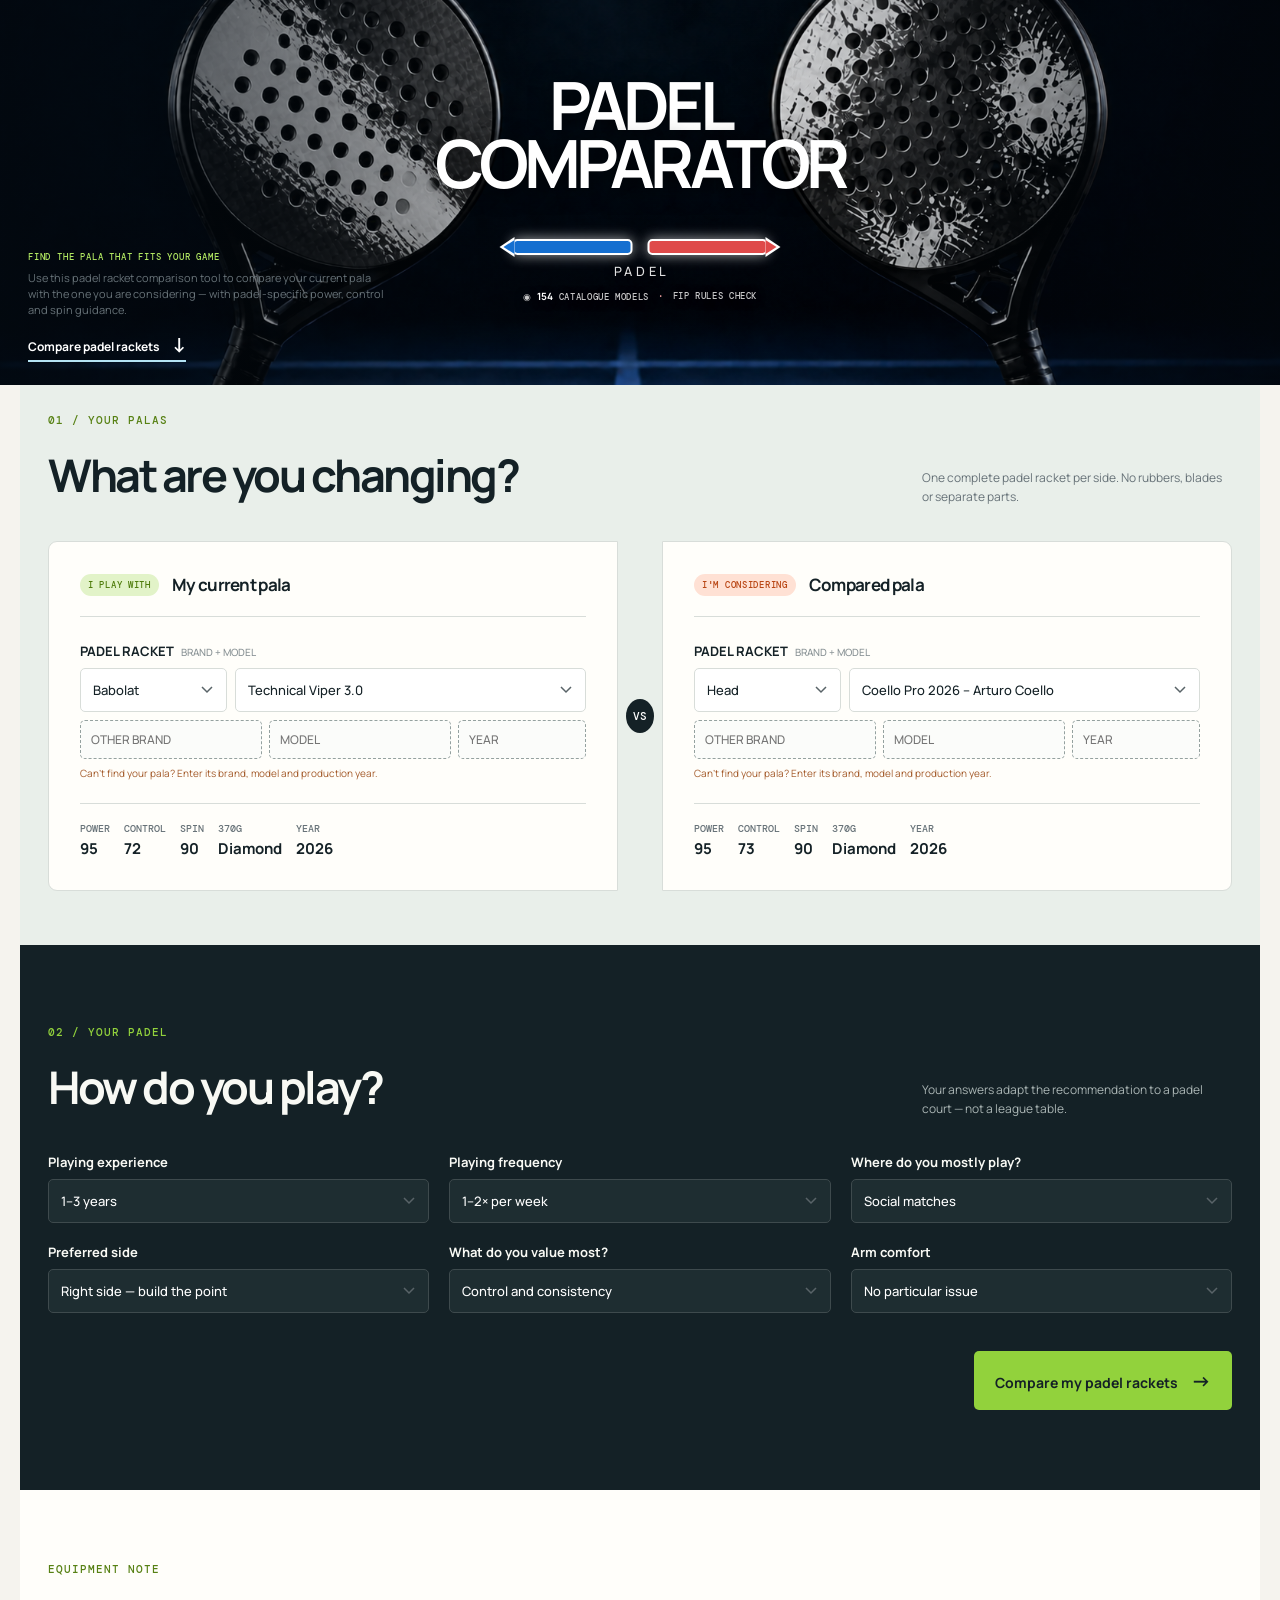
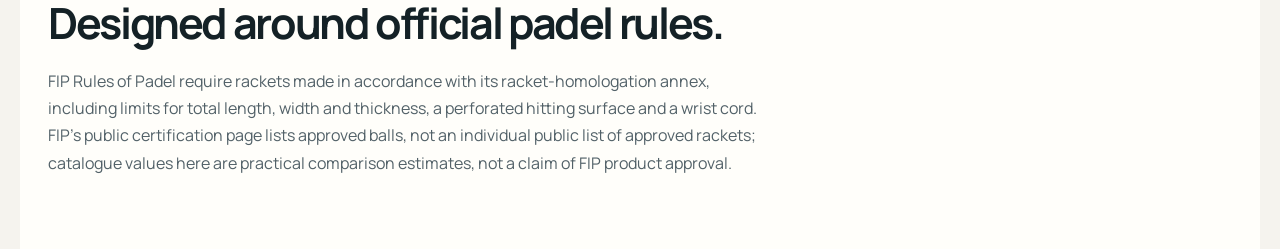
==== commit f7ff7eea: "Expand comparison search terms" ====
--- a/padel/index.html
+++ b/padel/index.html
@@ -4,18 +4,18 @@
     <meta charset="UTF-8" />
     <meta name="viewport" content="width=device-width, initial-scale=1.0" />
     <link rel="icon" type="image/png" href="../assets/racket-comparator-favicon.png" />
-    <meta name="description" content="Use our padel racket comparator to compare rackets by shape, balance, weight, control, power and spin." />
+    <meta name="description" content="A padel racket comparison tool: compare rackets by shape, balance, weight, control, power and spin." />
     <meta name="robots" content="index,follow,max-image-preview:large" />
     <link rel="canonical" href="https://racketcomparator.com/padel/" />
     <meta property="og:type" content="website" />
     <meta property="og:url" content="https://racketcomparator.com/padel/" />
     <meta property="og:title" content="PADEL RACKET COMPARATOR | Compare Padel Rackets" />
-    <meta property="og:description" content="Use our padel racket comparator to compare rackets by shape, balance, weight, control, power and spin." />
+    <meta property="og:description" content="A padel racket comparison tool: compare rackets by shape, balance, weight, control, power and spin." />
     <meta property="og:image" content="https://racketcomparator.com/assets/padel-rackets-hero-comparator-v4.png" />
     <meta property="og:image:alt" content="Two padel rackets for the Padel Racket Comparator" />
     <meta name="twitter:card" content="summary_large_image" />
     <meta name="twitter:title" content="PADEL RACKET COMPARATOR | Compare Padel Rackets" />
-    <meta name="twitter:description" content="Use our padel racket comparator to compare rackets by shape, balance, weight, control, power and spin." />
+    <meta name="twitter:description" content="A padel racket comparison tool: compare rackets by shape, balance, weight, control, power and spin." />
     <meta name="twitter:image" content="https://racketcomparator.com/assets/padel-rackets-hero-comparator-v4.png" />
     <title>PADEL RACKET COMPARATOR | Compare Padel Rackets</title>
     <link rel="preconnect" href="https://fonts.googleapis.com" />
@@ -35,7 +35,7 @@
         <div class="hero-arrow" aria-hidden="true"><i class="arrow-left"></i><i class="arrow-right"></i></div>
         <p class="hero-sport">PADEL</p>
         <p class="hero-proof"><span>◉ <b>154</b> CATALOGUE MODELS</span><i>·</i><span>FIP RULES CHECK</span></p>
-        <div class="hero-content"><p class="eyebrow">FIND THE PALA THAT FITS YOUR GAME</p><p class="hero-copy">Use this padel racket comparison tool to compare your current pala with the one you are considering — with padel-specific power, control and spin guidance.</p><a class="scroll-cta" href="#comparator">Start comparing <span>↓</span></a></div>
+        <div class="hero-content"><p class="eyebrow">FIND THE PALA THAT FITS YOUR GAME</p><p class="hero-copy">Use this padel racket comparison tool to compare your current pala with the one you are considering — with padel-specific power, control and spin guidance.</p><a class="scroll-cta" href="#comparator">Compare padel rackets <span>↓</span></a></div>
       </section>
 
       <section class="comparator-section" id="comparator">
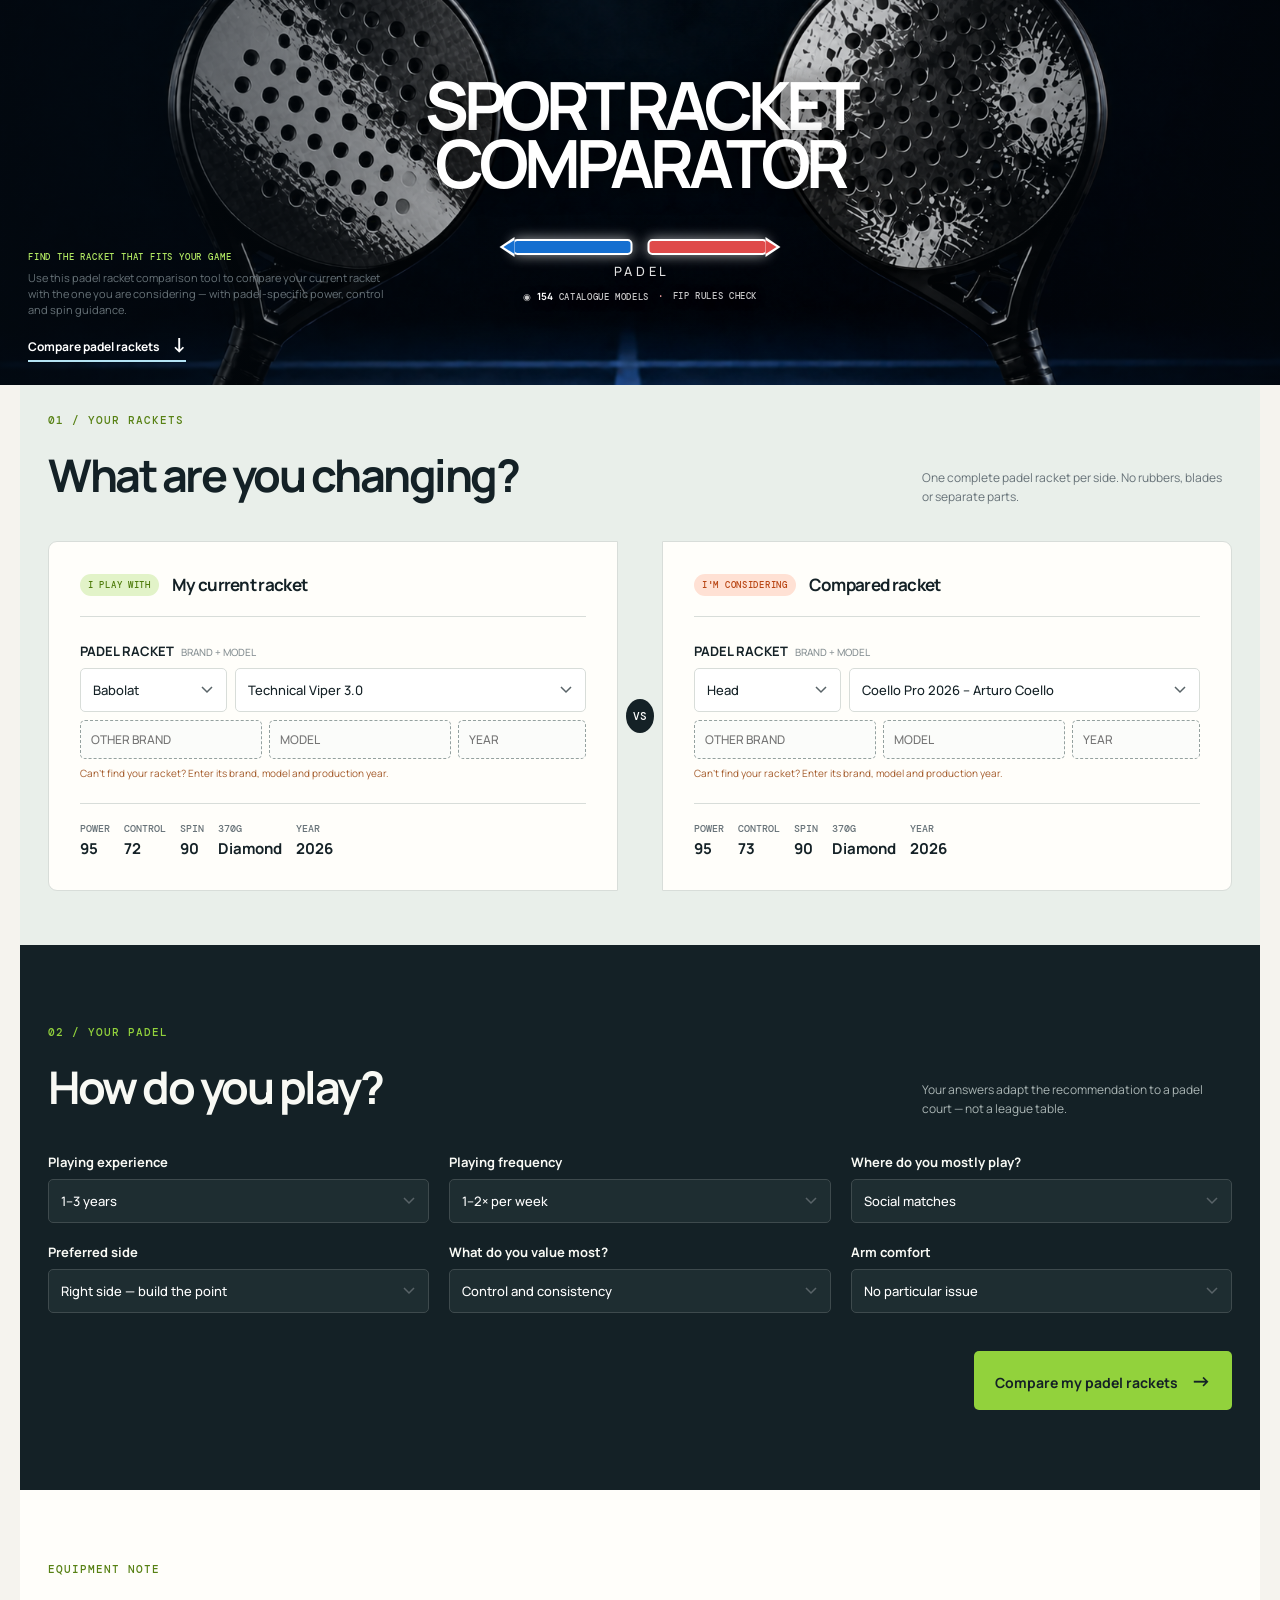
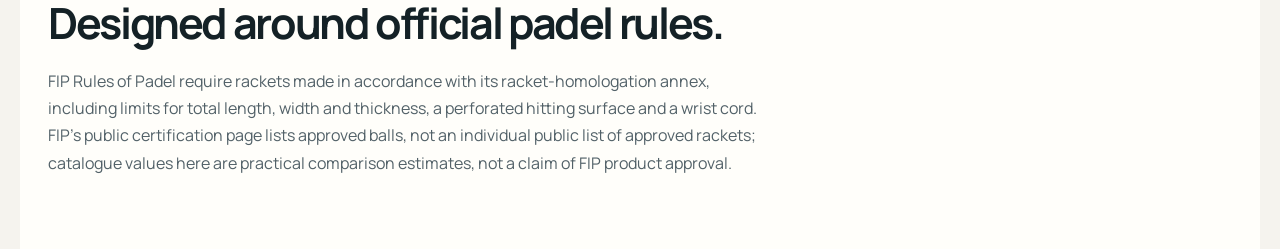
==== commit 754fb441: "Use racket wording for padel" ====
--- a/padel/index.html
+++ b/padel/index.html
@@ -9,15 +9,15 @@
     <link rel="canonical" href="https://racketcomparator.com/padel/" />
     <meta property="og:type" content="website" />
     <meta property="og:url" content="https://racketcomparator.com/padel/" />
-    <meta property="og:title" content="PADEL RACKET COMPARATOR | Compare Padel Rackets" />
+    <meta property="og:title" content="SPORT RACKET COMPARATOR | Padel Racket Comparison" />
     <meta property="og:description" content="A padel racket comparison tool: compare rackets by shape, balance, weight, control, power and spin." />
     <meta property="og:image" content="https://racketcomparator.com/assets/padel-rackets-hero-comparator-v4.png" />
-    <meta property="og:image:alt" content="Two padel rackets for the Padel Racket Comparator" />
+    <meta property="og:image:alt" content="Two padel rackets for the Sport Racket Comparator" />
     <meta name="twitter:card" content="summary_large_image" />
-    <meta name="twitter:title" content="PADEL RACKET COMPARATOR | Compare Padel Rackets" />
+    <meta name="twitter:title" content="SPORT RACKET COMPARATOR | Padel Racket Comparison" />
     <meta name="twitter:description" content="A padel racket comparison tool: compare rackets by shape, balance, weight, control, power and spin." />
     <meta name="twitter:image" content="https://racketcomparator.com/assets/padel-rackets-hero-comparator-v4.png" />
-    <title>PADEL RACKET COMPARATOR | Compare Padel Rackets</title>
+    <title>SPORT RACKET COMPARATOR</title>
     <link rel="preconnect" href="https://fonts.googleapis.com" />
     <link rel="preconnect" href="https://fonts.gstatic.com" crossorigin />
     <link href="https://fonts.googleapis.com/css2?family=DM+Mono:wght@400;500&family=Manrope:wght@400;500;600;700;800&display=swap" rel="stylesheet" />
@@ -27,23 +27,23 @@
   <body>
     <header class="site-header">
       <a class="brand" href="../" aria-label="Racket Comparator home"><span class="brand-mark"><i></i><i></i><i></i></span><span>RACKET COMPARATOR</span></a>
-      <p class="header-note">PADEL RACKET COMPARATOR</p>
+      <p class="header-note">SPORT RACKET COMPARATOR</p>
     </header>
     <main>
       <section class="hero padel-hero">
-        <h1 class="hero-title">PADEL<br />COMPARATOR</h1>
+        <h1 class="hero-title">SPORT RACKET<br />COMPARATOR</h1>
         <div class="hero-arrow" aria-hidden="true"><i class="arrow-left"></i><i class="arrow-right"></i></div>
         <p class="hero-sport">PADEL</p>
         <p class="hero-proof"><span>◉ <b>154</b> CATALOGUE MODELS</span><i>·</i><span>FIP RULES CHECK</span></p>
-        <div class="hero-content"><p class="eyebrow">FIND THE PALA THAT FITS YOUR GAME</p><p class="hero-copy">Use this padel racket comparison tool to compare your current pala with the one you are considering — with padel-specific power, control and spin guidance.</p><a class="scroll-cta" href="#comparator">Compare padel rackets <span>↓</span></a></div>
+        <div class="hero-content"><p class="eyebrow">FIND THE RACKET THAT FITS YOUR GAME</p><p class="hero-copy">Use this padel racket comparison tool to compare your current racket with the one you are considering — with padel-specific power, control and spin guidance.</p><a class="scroll-cta" href="#comparator">Compare padel rackets <span>↓</span></a></div>
       </section>
 
       <section class="comparator-section" id="comparator">
-        <div class="section-heading compact"><div><p class="eyebrow">01 / YOUR PALAS</p><h2>What are you changing?</h2></div><p>One complete padel racket per side. No rubbers, blades or separate parts.</p></div>
+        <div class="section-heading compact"><div><p class="eyebrow">01 / YOUR RACKETS</p><h2>What are you changing?</h2></div><p>One complete padel racket per side. No rubbers, blades or separate parts.</p></div>
         <div class="setup-grid">
-          <article class="setup-card current"><div class="card-title"><span class="tag">I PLAY WITH</span><h3>My current pala</h3></div><div class="form-row"><label for="current-racket-brand"><b>PADEL RACKET</b><span> BRAND + MODEL</span></label><div class="product-picker"><select id="current-racket-brand" data-side="current" aria-label="Current racket brand"></select><select id="current-racket" data-side="current" aria-label="Current racket model"></select></div><div class="other-product hidden" id="current-other"><input id="current-other-brand" placeholder="OTHER BRAND" /><input id="current-other-model" placeholder="MODEL" /><input id="current-other-year" type="number" min="1950" max="2026" placeholder="YEAR" /><small>Can't find your pala? Enter its brand, model and production year.</small></div></div><div class="setup-stats" id="current-stats"></div></article>
+          <article class="setup-card current"><div class="card-title"><span class="tag">I PLAY WITH</span><h3>My current racket</h3></div><div class="form-row"><label for="current-racket-brand"><b>PADEL RACKET</b><span> BRAND + MODEL</span></label><div class="product-picker"><select id="current-racket-brand" data-side="current" aria-label="Current racket brand"></select><select id="current-racket" data-side="current" aria-label="Current racket model"></select></div><div class="other-product hidden" id="current-other"><input id="current-other-brand" placeholder="OTHER BRAND" /><input id="current-other-model" placeholder="MODEL" /><input id="current-other-year" type="number" min="1950" max="2026" placeholder="YEAR" /><small>Can't find your racket? Enter its brand, model and production year.</small></div></div><div class="setup-stats" id="current-stats"></div></article>
           <div class="vs-divider" aria-hidden="true"><span>VS</span></div>
-          <article class="setup-card target"><div class="card-title"><span class="tag orange">I'M CONSIDERING</span><h3>Compared pala</h3></div><div class="form-row"><label for="target-racket-brand"><b>PADEL RACKET</b><span> BRAND + MODEL</span></label><div class="product-picker"><select id="target-racket-brand" data-side="target" aria-label="Compared racket brand"></select><select id="target-racket" data-side="target" aria-label="Compared racket model"></select></div><div class="other-product hidden" id="target-other"><input id="target-other-brand" placeholder="OTHER BRAND" /><input id="target-other-model" placeholder="MODEL" /><input id="target-other-year" type="number" min="1950" max="2026" placeholder="YEAR" /><small>Can't find your pala? Enter its brand, model and production year.</small></div></div><div class="setup-stats" id="target-stats"></div></article>
+          <article class="setup-card target"><div class="card-title"><span class="tag orange">I'M CONSIDERING</span><h3>Compared racket</h3></div><div class="form-row"><label for="target-racket-brand"><b>PADEL RACKET</b><span> BRAND + MODEL</span></label><div class="product-picker"><select id="target-racket-brand" data-side="target" aria-label="Compared racket brand"></select><select id="target-racket" data-side="target" aria-label="Compared racket model"></select></div><div class="other-product hidden" id="target-other"><input id="target-other-brand" placeholder="OTHER BRAND" /><input id="target-other-model" placeholder="MODEL" /><input id="target-other-year" type="number" min="1950" max="2026" placeholder="YEAR" /><small>Can't find your racket? Enter its brand, model and production year.</small></div></div><div class="setup-stats" id="target-stats"></div></article>
         </div>
       </section>
 
@@ -64,6 +64,6 @@
       <section class="padel-rules-note"><p class="eyebrow">EQUIPMENT NOTE</p><h2>Designed around official padel rules.</h2><p>FIP Rules of Padel require rackets made in accordance with its racket-homologation annex, including limits for total length, width and thickness, a perforated hitting surface and a wrist cord. FIP's public certification page lists approved balls, not an individual public list of approved rackets; catalogue values here are practical comparison estimates, not a claim of FIP product approval.</p></section>
     </main>
     <footer><span class="footer-copy">RACKET COMPARATOR • PADEL • Catalogue specifications are indicative; verified manufacturer data is added continuously. • 2026</span><a class="footer-blog-link" href="../">All sports</a></footer>
-    <script src="padel.js?v=20260828-padel-long-analysis"></script>
+    <script src="padel.js?v=20260829-padel-racket-wording"></script>
   </body>
 </html>
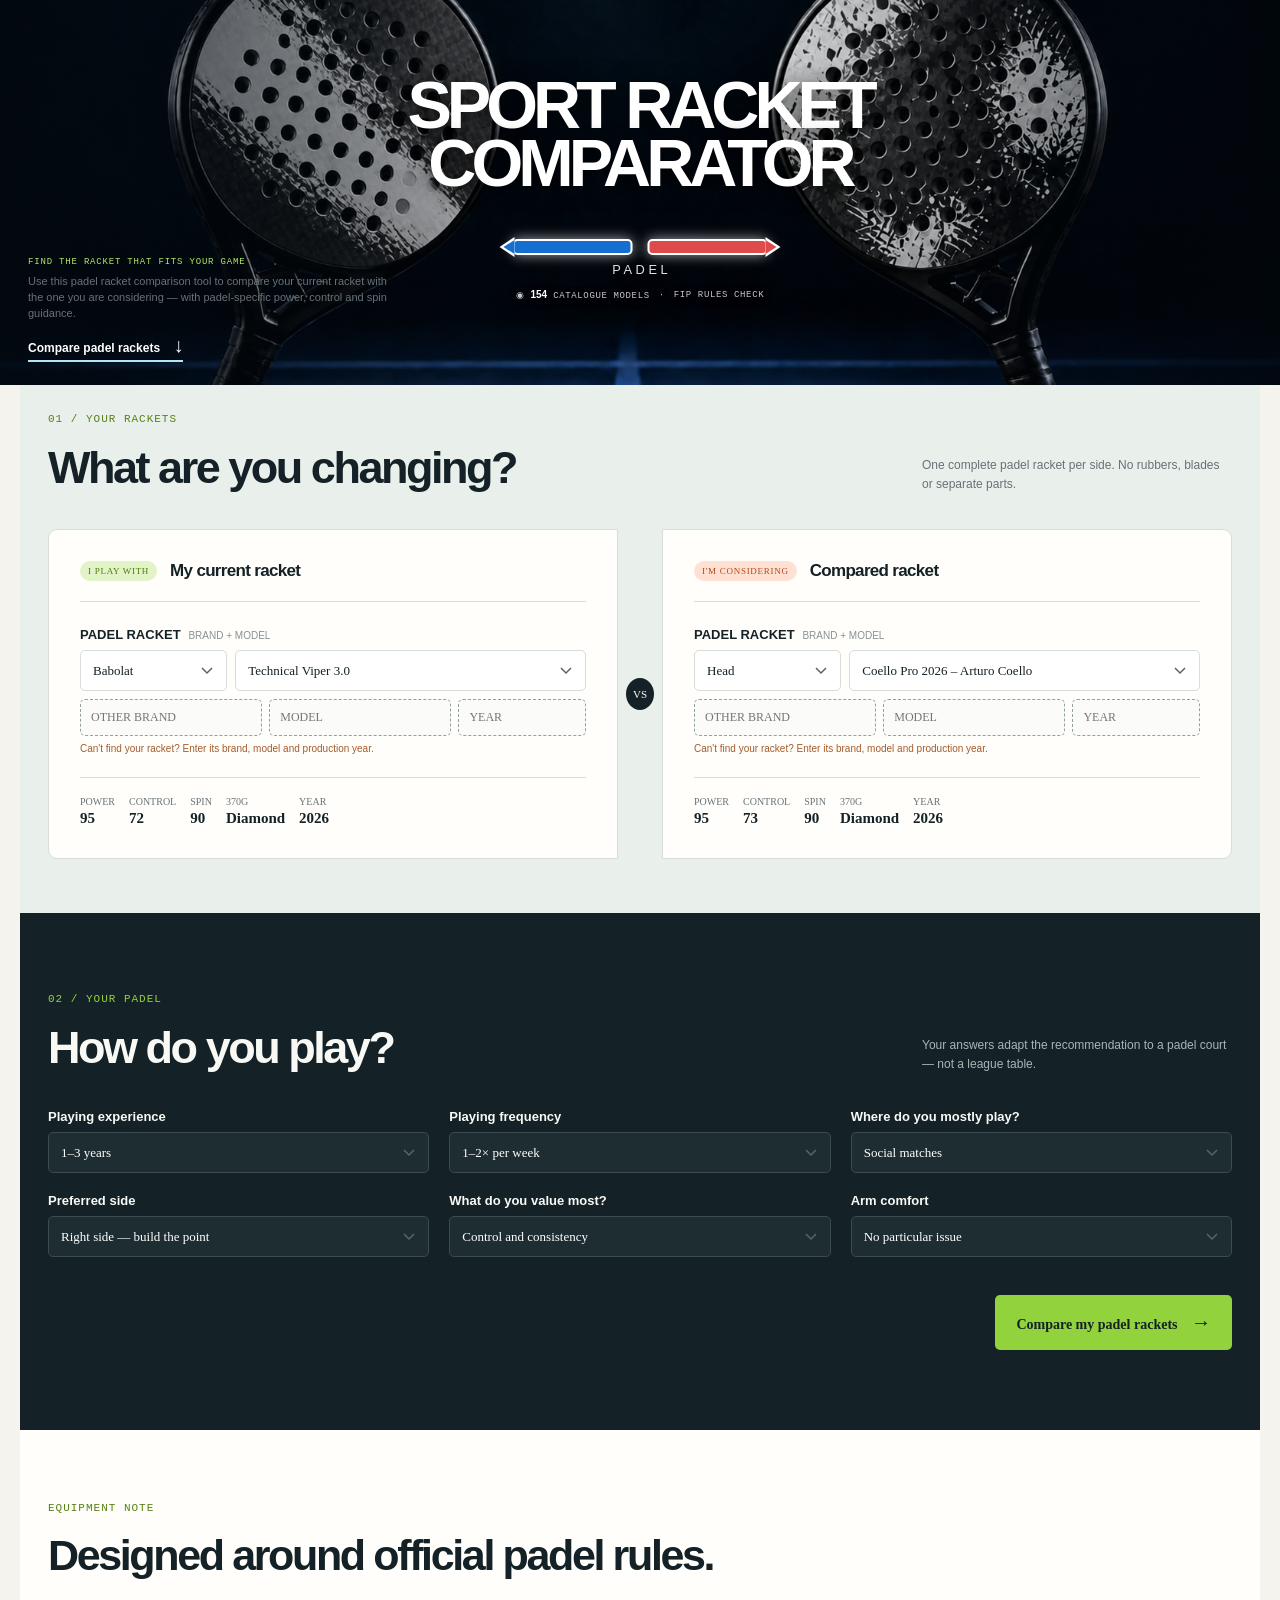
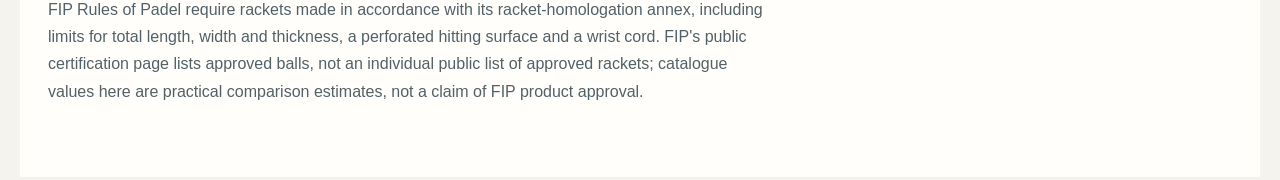
==== commit 3258ece1: "Harden browser security controls" ====
--- a/padel/index.html
+++ b/padel/index.html
@@ -1,6 +1,7 @@
 <!doctype html>
 <html lang="en">
   <head>
+    <meta http-equiv="Content-Security-Policy" content="default-src 'self'; script-src 'self'; style-src 'self' 'unsafe-inline' https://fonts.googleapis.com; font-src 'self' https://fonts.gstatic.com data:; img-src 'self' data:; object-src 'none'; base-uri 'self'; form-action 'self'; frame-src 'none'" />
     <meta charset="UTF-8" />
     <meta name="viewport" content="width=device-width, initial-scale=1.0" />
     <link rel="icon" type="image/png" href="../assets/racket-comparator-favicon.png" />
--- a/styles.css
+++ b/styles.css
@@ -75,17 +75,16 @@
 
 /* Multi-sport entry point. Padel and Table Tennis have live comparator modules. */
 .visually-hidden{position:absolute!important;width:1px!important;height:1px!important;padding:0!important;margin:-1px!important;overflow:hidden!important;clip:rect(0,0,0,0)!important;white-space:nowrap!important;border:0!important}
-.sport-launcher{position:relative;max-width:1672px;margin:0 auto;background:#f8f4ed;line-height:0}.sport-launcher>img{display:block;width:100%;height:auto}.sport-launcher-tennis-preview,.sport-launcher-table-tennis-preview{position:absolute;z-index:1;top:19.2%;width:30.1%;height:61.2%;overflow:hidden;border-radius:2.2% 2.2% 0 0;pointer-events:none}.sport-launcher-tennis-preview{left:34.9%}.sport-launcher-table-tennis-preview{left:66.55%}.sport-launcher-tennis-preview img,.sport-launcher-table-tennis-preview img{width:100%;height:100%;object-fit:cover}.sport-launcher-tennis-preview img{object-position:center 44%}.sport-launcher-table-tennis-preview img{object-position:center 49%}.sport-launcher-actions{position:absolute;z-index:2;inset:0}.sport-launcher-actions>a,.sport-launcher-actions>span{position:absolute;top:19.2%;height:74.2%;border-radius:2.2%;outline-offset:5px}.sport-launcher-padel{left:3.3%;width:30.1%;cursor:not-allowed}.sport-launcher-tennis{left:34.9%;width:30.1%;cursor:not-allowed}.sport-launcher-table-tennis{left:66.55%;width:30.1%;cursor:pointer;transition:box-shadow .18s ease,transform .18s ease}.sport-launcher-table-tennis:hover{box-shadow:0 0 0 5px var(--green),0 16px 30px rgba(20,33,38,.28);transform:translateY(-4px)}.sport-launcher-table-tennis:focus-visible{outline:4px solid var(--green);box-shadow:0 0 0 8px rgba(255,255,255,.9)}.sport-launcher-note{position:absolute;bottom:3.7%;left:50%;z-index:3;transform:translateX(-50%);width:max-content;max-width:92%;margin:0;color:rgba(255,255,255,.76);font:500 clamp(7px,.73vw,12px) "DM Mono",monospace;letter-spacing:.1em;line-height:1.3;text-align:center;pointer-events:none}.sport-launcher-note span{margin:0 .55em;color:#b8e66f}
+.sport-launcher{position:relative;max-width:1672px;margin:0 auto;background:#f8f4ed;line-height:0}.sport-launcher>img{display:block;width:100%;height:auto}.sport-launcher-tennis-preview,.sport-launcher-table-tennis-preview{position:absolute;z-index:1;height:61%;overflow:hidden;border-radius:2.2% 2.2% 0 0;pointer-events:none}.sport-launcher-tennis-preview img,.sport-launcher-table-tennis-preview img{width:100%;height:100%;object-fit:cover}.sport-launcher-tennis-preview img{object-position:center 44%}.sport-launcher-table-tennis-preview img{object-position:center 49%}.sport-launcher-actions{position:absolute;z-index:2;inset:0}.sport-launcher-actions>a,.sport-launcher-actions>span{position:absolute;top:19.34%;height:74.2%;border-radius:2.2%;outline-offset:5px}.sport-launcher-padel{left:3.3%;width:30.1%;cursor:not-allowed}.sport-launcher-tennis{cursor:not-allowed}.sport-launcher-table-tennis{cursor:pointer;transition:box-shadow .18s ease,transform .18s ease}.sport-launcher-table-tennis:hover{box-shadow:0 0 0 5px var(--green),0 16px 30px rgba(20,33,38,.28);transform:translateY(-4px)}.sport-launcher-table-tennis:focus-visible{outline:4px solid var(--green);box-shadow:0 0 0 8px rgba(255,255,255,.9)}.sport-launcher-note{position:absolute;bottom:3.7%;left:50%;z-index:3;transform:translateX(-50%);width:max-content;max-width:92%;margin:0;color:rgba(255,255,255,.76);font:500 clamp(7px,.73vw,12px) "DM Mono",monospace;letter-spacing:.1em;line-height:1.3;text-align:center;pointer-events:none}.sport-launcher-note span{margin:0 .55em;color:#b8e66f}
 body:not(.table-tennis-open) .analytics-consent,body:not(.table-tennis-open) footer{display:none}
 .sport-launcher-padel,.sport-launcher-tennis{cursor:pointer;transition:box-shadow .18s ease,transform .18s ease}.sport-launcher-padel:hover,.sport-launcher-tennis:hover{box-shadow:0 0 0 5px var(--green),0 16px 30px rgba(20,33,38,.28);transform:translateY(-4px)}.sport-launcher-padel:focus-visible,.sport-launcher-tennis:focus-visible{outline:4px solid var(--green);box-shadow:0 0 0 8px rgba(255,255,255,.9)}
 .sport-launcher-mobile{display:none}
-.sport-launcher-tennis-preview,.sport-launcher-table-tennis-preview{top:19.34%;width:30.02%;height:61%}.sport-launcher-tennis-preview{left:34.45%}.sport-launcher-table-tennis-preview{left:65.79%}
-.sport-launcher-table-tennis-preview{width:30.2%}
+.sport-launcher-tennis-preview{top:19.34%;left:34.45%;width:30.02%}.sport-launcher-table-tennis-preview{top:19.34%;left:65.79%;width:30.2%}
 .sport-launcher-mobile-title{display:none}
 @media(max-width:700px){.sport-launcher-mobile-card.table-tennis.sport-launcher-table-tennis{position:relative;top:auto;left:auto;width:100%;height:auto;transform:none}.sport-launcher-mobile-title{position:absolute;right:0;bottom:0;left:0;display:flex;align-items:center;justify-content:center;height:17.5%;background:#090a09;color:#fff;font:500 clamp(24px,8vw,38px) Manrope,sans-serif;line-height:1;letter-spacing:-.04em}}
 @media(max-width:700px){.sport-launcher{min-width:0;overflow:hidden}.sport-launcher>img,.sport-launcher-tennis-preview,.sport-launcher-table-tennis-preview,.sport-launcher-actions,.sport-launcher-note{display:none}.sport-launcher-mobile{display:grid;gap:12px;padding:12px;background:#f8f4ed}.sport-launcher-mobile-card{position:relative;display:block;width:100%;aspect-ratio:503/694;overflow:hidden;border-radius:12px;background:#183137;box-shadow:0 7px 18px rgba(20,33,38,.16)}.sport-launcher-mobile-card img{position:absolute;top:-35.8%;width:332.4%;max-width:none;height:auto}.sport-launcher-mobile-card.padel img{left:-10.9%}.sport-launcher-mobile-card.tennis img,.sport-launcher-mobile-card.table-tennis img{position:static;width:100%;max-width:100%;height:100%;object-fit:cover}.sport-launcher-mobile-card.tennis img{object-position:center 40%}.sport-launcher-mobile-card.table-tennis img{object-position:center 49%}.sport-launcher-mobile-card.padel,.sport-launcher-mobile-card.tennis,.sport-launcher-mobile-card.table-tennis{cursor:pointer}.sport-launcher-mobile-card.padel:focus-visible,.sport-launcher-mobile-card.tennis:focus-visible,.sport-launcher-mobile-card.table-tennis:focus-visible{outline:4px solid var(--green);outline-offset:3px}.sport-launcher-table-tennis:hover{transform:none;box-shadow:none}}
 .guide-promo{display:grid;grid-template-columns:minmax(300px,.88fr) minmax(0,1.12fr);min-height:410px;padding:0;gap:0;align-items:stretch;border-top:0;overflow:hidden;background:#fffefa}.guide-preview-image{min-height:410px;background:#dce3de}.guide-preview-image img{display:block;width:100%;height:100%;object-fit:cover;object-position:center 47%}.guide-preview-copy{display:flex;flex-direction:column;justify-content:center;padding:58px 64px}.guide-promo .guide-preview-copy h2{max-width:660px;margin:0 0 18px;font-size:clamp(30px,3.5vw,48px);line-height:1.02;letter-spacing:-.06em}.guide-promo .guide-preview-title{display:inline;padding:0;border:0;color:var(--ink);font:inherit;text-decoration:none;background:linear-gradient(var(--green),var(--green)) left bottom/0 3px no-repeat;transition:background-size .22s ease,color .22s ease}.guide-promo .guide-preview-title:hover,.guide-promo .guide-preview-title:focus-visible{color:#4d7912;background-size:100% 3px}.guide-promo .guide-preview-copy p:not(.eyebrow){max-width:600px;margin:0;color:var(--muted);font-size:14px;line-height:1.7}.guide-promo .guide-preview-note{margin-top:25px!important;color:#4d7912!important;font:700 11px Manrope!important}.guide-preview-note span{margin-left:6px;font-size:16px;vertical-align:-1px}@media(max-width:700px){.guide-promo{display:block;min-height:0;margin:0 12px}.guide-preview-image{min-height:290px}.guide-preview-copy{padding:38px 24px 42px}.guide-promo .guide-preview-copy h2{font-size:31px}.guide-promo .guide-preview-note{margin-top:20px!important}}
 .guide-promo{grid-template-columns:minmax(0,1.14fr) minmax(360px,.86fr);min-height:455px;background:#102d33;color:#fff}.guide-preview-copy{order:1;padding:62px 76px}.guide-preview-image{order:2;min-height:455px;background:#183137}.guide-preview-image img{object-position:center}.guide-promo .guide-preview-copy h2{max-width:720px;font-size:clamp(36px,4vw,58px);line-height:.98}.guide-promo .guide-preview-title{color:#fff;background-image:linear-gradient(#b8e66f,#b8e66f)}.guide-promo .guide-preview-title:hover,.guide-promo .guide-preview-title:focus-visible{color:#d7f3a2}.guide-promo .guide-preview-copy p:not(.eyebrow){color:#cad8d5;font-size:16px;line-height:1.65}.guide-promo .guide-preview-note{color:#b8e66f!important}@media(max-width:700px){.guide-promo{display:flex;flex-direction:column;margin:0;min-height:0}.guide-preview-copy{order:1;padding:42px 24px}.guide-preview-image{order:2;min-height:365px}.guide-promo .guide-preview-copy h2{font-size:35px}.guide-promo .guide-preview-copy p:not(.eyebrow){font-size:14px}}
 .blog-header-tools{display:flex;align-items:center;gap:20px}.blog-language{margin:0}.blog-language .language-label{color:#526168}@media(max-width:700px){.blog-header-tools{gap:12px}.blog-language{padding:4px 5px}.blog-language .language-label{display:none}.blog-language .language-flag{width:21px}.blog-back{font-size:10px}}
-@media(min-width:701px){.sport-launcher-tennis{top:19.34%;left:34.45%;width:30.02%}.sport-launcher-table-tennis{top:19.34%;left:65.79%;width:30.2%}.sport-launcher-padel:hover,.sport-launcher-tennis:hover,.sport-launcher-table-tennis:hover{box-shadow:inset 0 0 0 5px var(--green),0 16px 30px rgba(20,33,38,.28);transform:none}.sport-launcher-tennis:hover,.sport-launcher-table-tennis:hover{border-radius:2.2% 2.2% 0 0}.sport-launcher-padel:focus-visible,.sport-launcher-tennis:focus-visible,.sport-launcher-table-tennis:focus-visible{outline:0;box-shadow:inset 0 0 0 5px var(--green),0 16px 30px rgba(20,33,38,.28)}.sport-launcher-tennis:focus-visible,.sport-launcher-table-tennis:focus-visible{border-radius:2.2% 2.2% 0 0}}
+@media(min-width:701px){.sport-launcher-tennis{top:19.34%;left:34.45%;width:30.02%}.sport-launcher-table-tennis{top:19.34%;left:65.79%;width:30.2%}.sport-launcher-padel:hover,.sport-launcher-tennis:hover,.sport-launcher-table-tennis:hover{box-shadow:inset 0 0 0 5px var(--green),0 16px 30px rgba(20,33,38,.28);transform:none}.sport-launcher-padel:focus-visible,.sport-launcher-tennis:focus-visible,.sport-launcher-table-tennis:focus-visible{outline:0;box-shadow:inset 0 0 0 5px var(--green),0 16px 30px rgba(20,33,38,.28)}}
 .comparison-evidence{margin:34px 0 38px;padding:25px 27px;border:1px solid #cbd8d2;border-radius:8px;background:#fffefa}.comparison-evidence-header{display:flex;justify-content:space-between;gap:18px;align-items:end;margin-bottom:17px}.comparison-evidence-header h2{margin:0;font-size:23px}.comparison-evidence-header p{max-width:285px;margin:0!important;color:#65767a!important;font-size:11px!important;line-height:1.55!important;text-align:right}.comparison-data{width:100%;border-collapse:collapse;font-size:13px}.comparison-data th,.comparison-data td{padding:10px 8px;border-top:1px solid #e1e7e2;text-align:center}.comparison-data th:first-child,.comparison-data td:first-child{text-align:left}.comparison-data th{color:#65767a;font:500 10px "DM Mono";letter-spacing:.04em}.comparison-data td{color:#183137;font-weight:700}.comparison-data td:first-child{color:#526168;font-weight:600}.comparison-impact{display:grid;grid-template-columns:1fr 1fr;gap:10px 24px;margin-top:19px}.comparison-impact p{margin:0!important;padding-top:12px;border-top:1px solid #e1e7e2;color:#42545a!important;font-size:13px!important;line-height:1.6!important}.comparison-impact strong{color:#183137}@media(max-width:700px){.comparison-evidence{padding:20px 16px}.comparison-evidence-header{display:block}.comparison-evidence-header h2{font-size:21px}.comparison-evidence-header p{max-width:none;margin-top:8px!important;text-align:left}.comparison-data{font-size:11px}.comparison-data th,.comparison-data td{padding:9px 4px}.comparison-impact{grid-template-columns:1fr}}
